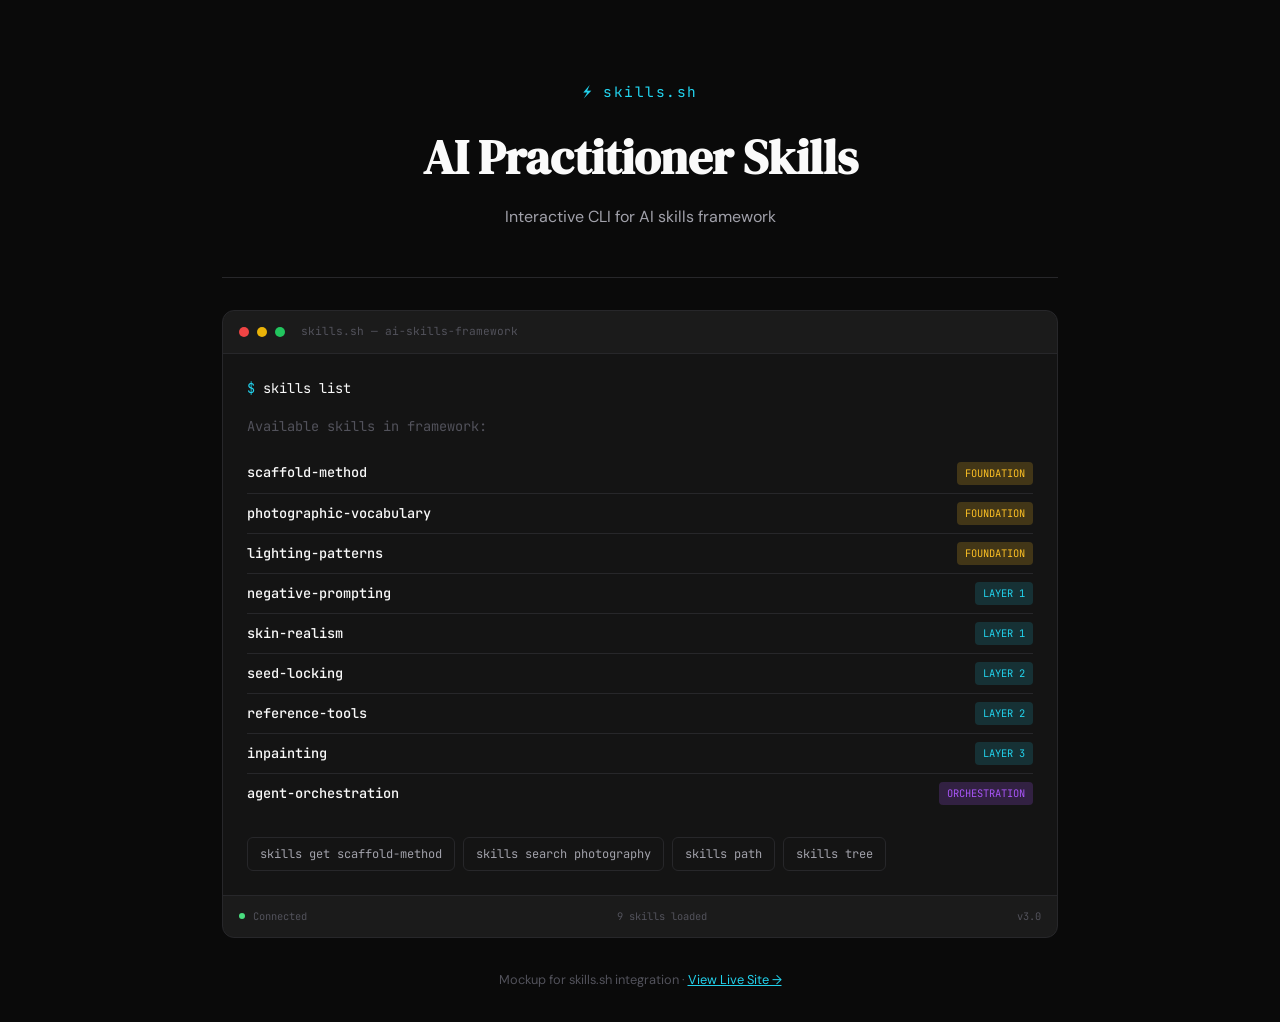
==== skills-sh-mockup.html @ 1b2a9c86 "Add skills.sh interactive CLI mockup" ====
<!DOCTYPE html>
<html lang="en">
<head>
    <meta charset="UTF-8">
    <meta name="viewport" content="width=device-width, initial-scale=1.0">
    <title>skills.sh - AI Skills Interactive</title>
    <link rel="preconnect" href="https://fonts.googleapis.com">
    <link rel="preconnect" href="https://fonts.gstatic.com" crossorigin>
    <link href="https://fonts.googleapis.com/css2?family=DM+Sans:opsz,wght@9..40,300;9..40,400;9..40,500;9..40,600;9..40,700&family=DM+Serif+Display&family=JetBrains+Mono:wght@400;500&display=swap" rel="stylesheet">
    <style>
        :root {
            --bg: #0a0a0a;
            --bg-card: #141414;
            --text: #fafafa;
            --text-secondary: #a1a1aa;
            --text-muted: #52525b;
            --accent: #22d3ee;
            --accent-dim: rgba(34, 211, 238, 0.15);
            --border: #27272a;
            --success: #4ade80;
            --font-display: 'DM Sans', sans-serif;
            --font-serif: 'DM Serif Display', serif;
            --font-mono: 'JetBrains Mono', monospace;
        }

        * { margin: 0; padding: 0; box-sizing: border-box; }
        
        html { scroll-behavior: smooth; font-size: 16px; }
        
        body {
            font-family: var(--font-display);
            background: var(--bg);
            color: var(--text);
            line-height: 1.6;
            min-height: 100vh;
        }

        .container { max-width: 900px; margin: 0 auto; padding: 2rem; }

        /* Header */
        header {
            text-align: center;
            padding: 3rem 0;
            border-bottom: 1px solid var(--border);
            margin-bottom: 2rem;
        }

        .logo {
            font-family: var(--font-mono);
            font-size: 0.9rem;
            color: var(--accent);
            letter-spacing: 0.1em;
            margin-bottom: 1rem;
        }

        h1 {
            font-family: var(--font-serif);
            font-size: clamp(2rem, 6vw, 3rem);
            margin-bottom: 0.5rem;
        }

        .tagline {
            color: var(--text-secondary);
            font-size: 1rem;
        }

        /* Terminal */
        .terminal {
            background: var(--bg-card);
            border: 1px solid var(--border);
            border-radius: 12px;
            overflow: hidden;
        }

        .terminal-header {
            display: flex;
            align-items: center;
            gap: 0.5rem;
            padding: 0.75rem 1rem;
            background: rgba(255,255,255,0.03);
            border-bottom: 1px solid var(--border);
        }

        .terminal-dot {
            width: 10px;
            height: 10px;
            border-radius: 50%;
        }

        .dot-red { background: #ef4444; }
        .dot-yellow { background: #eab308; }
        .dot-green { background: #22c55e; }

        .terminal-title {
            font-family: var(--font-mono);
            font-size: 0.7rem;
            color: var(--text-muted);
            margin-left: 0.5rem;
        }

        .terminal-body {
            padding: 1.5rem;
            font-family: var(--font-mono);
            font-size: 0.85rem;
            min-height: 400px;
        }

        /* CLI Interface */
        .cli-prompt {
            color: var(--accent);
            margin-right: 0.5rem;
        }

        .cli-input {
            background: transparent;
            border: none;
            color: var(--text);
            font-family: var(--font-mono);
            font-size: 0.85rem;
            outline: none;
            width: 100%;
            max-width: 400px;
        }

        .cli-line {
            margin-bottom: 1rem;
            display: flex;
            align-items: flex-start;
        }

        .cli-output {
            color: var(--text-secondary);
            margin-bottom: 1.5rem;
            padding-left: 0;
            list-style: none;
        }

        .cli-output li {
            padding: 0.5rem 0;
            border-bottom: 1px solid var(--border);
            display: flex;
            justify-content: space-between;
            align-items: center;
        }

        .cli-output li:last-child { border-bottom: none; }

        .skill-name {
            color: var(--text);
            font-weight: 500;
        }

        .skill-category {
            font-size: 0.7rem;
            color: var(--text-muted);
            background: var(--bg);
            padding: 0.2rem 0.5rem;
            border-radius: 4px;
        }

        .skill-badge {
            font-size: 0.65rem;
            padding: 0.2rem 0.5rem;
            border-radius: 4px;
        }

        .badge-foundation { background: rgba(251, 191, 36, 0.2); color: #fbbf24; }
        .badge-layer { background: var(--accent-dim); color: var(--accent); }
        .badge-advanced { background: rgba(168, 85, 247, 0.2); color: #a855f7; }

        /* Skill Detail Panel */
        .skill-detail {
            background: var(--bg);
            border: 1px solid var(--border);
            border-radius: 8px;
            padding: 1rem;
            margin-top: 1rem;
            display: none;
        }

        .skill-detail.active { display: block; }

        .skill-detail-header {
            display: flex;
            justify-content: space-between;
            align-items: center;
            margin-bottom: 0.75rem;
        }

        .skill-detail-title {
            font-weight: 600;
            color: var(--accent);
        }

        .skill-detail-close {
            background: none;
            border: none;
            color: var(--text-muted);
            cursor: pointer;
            font-size: 1.2rem;
        }

        .skill-detail-desc {
            font-size: 0.85rem;
            color: var(--text-secondary);
            margin-bottom: 1rem;
        }

        .skill-commands {
            background: var(--bg-card);
            border-radius: 6px;
            padding: 0.75rem;
        }

        .skill-commands code {
            font-family: var(--font-mono);
            font-size: 0.75rem;
            color: var(--success);
        }

        /* Status Bar */
        .status-bar {
            display: flex;
            justify-content: space-between;
            padding: 0.75rem 1rem;
            background: rgba(255,255,255,0.03);
            border-top: 1px solid var(--border);
            font-family: var(--font-mono);
            font-size: 0.65rem;
            color: var(--text-muted);
        }

        .status-item { display: flex; align-items: center; gap: 0.5rem; }
        .status-dot { width: 6px; height: 6px; border-radius: 50%; background: var(--success); }

        /* Quick Commands */
        .commands {
            display: flex;
            flex-wrap: wrap;
            gap: 0.5rem;
            margin-top: 1.5rem;
        }

        .command {
            background: var(--bg-card);
            border: 1px solid var(--border);
            color: var(--text-secondary);
            padding: 0.5rem 0.75rem;
            border-radius: 6px;
            font-family: var(--font-mono);
            font-size: 0.75rem;
            cursor: pointer;
            transition: all 0.2s;
        }

        .command:hover {
            border-color: var(--accent);
            color: var(--accent);
        }

        .command.active {
            background: var(--accent-dim);
            border-color: var(--accent);
            color: var(--accent);
        }

        /* Skills List Display */
        .skills-grid {
            display: grid;
            grid-template-columns: repeat(auto-fill, minmax(200px, 1fr));
            gap: 0.75rem;
            margin-top: 1rem;
        }

        .skill-card {
            background: var(--bg-card);
            border: 1px solid var(--border);
            border-radius: 8px;
            padding: 1rem;
            cursor: pointer;
            transition: all 0.2s;
        }

        .skill-card:hover {
            border-color: var(--accent);
            transform: translateY(-2px);
        }

        .skill-card-title {
            font-weight: 600;
            font-size: 0.9rem;
            margin-bottom: 0.25rem;
        }

        .skill-card-desc {
            font-size: 0.75rem;
            color: var(--text-muted);
        }

        .skill-card-badge {
            display: inline-block;
            font-size: 0.6rem;
            padding: 0.15rem 0.4rem;
            border-radius: 3px;
            margin-top: 0.5rem;
        }

        /* Info Panel */
        .info-panel {
            background: var(--accent-dim);
            border: 1px solid rgba(34, 211, 238, 0.3);
            border-radius: 8px;
            padding: 1rem;
            margin-bottom: 1.5rem;
        }

        .info-panel-title {
            font-family: var(--font-mono);
            font-size: 0.75rem;
            color: var(--accent);
            margin-bottom: 0.5rem;
            display: flex;
            align-items: center;
            gap: 0.5rem;
        }

        .info-panel-content {
            font-size: 0.85rem;
            color: var(--text-secondary);
        }
    </style>
</head>
<body>
    <div class="container">
        <header>
            <p class="logo">⚡ skills.sh</p>
            <h1>AI Practitioner Skills</h1>
            <p class="tagline">Interactive CLI for AI skills framework</p>
        </header>

        <div class="terminal">
            <div class="terminal-header">
                <span class="terminal-dot dot-red"></span>
                <span class="terminal-dot dot-yellow"></span>
                <span class="terminal-dot dot-green"></span>
                <span class="terminal-title">skills.sh — ai-skills-framework</span>
            </div>
            
            <div class="terminal-body">
                <!-- Default View -->
                <div id="view-home">
                    <div class="cli-line">
                        <span class="cli-prompt">$</span>
                        <span class="cli-input">skills list</span>
                    </div>
                    
                    <p style="color: var(--text-muted); margin-bottom: 1rem;">Available skills in framework:</p>
                    
                    <ul class="cli-output" id="skillsList">
                        <li>
                            <span class="skill-name">scaffold-method</span>
                            <span class="skill-badge badge-foundation">FOUNDATION</span>
                        </li>
                        <li>
                            <span class="skill-name">photographic-vocabulary</span>
                            <span class="skill-badge badge-foundation">FOUNDATION</span>
                        </li>
                        <li>
                            <span class="skill-name">lighting-patterns</span>
                            <span class="skill-badge badge-foundation">FOUNDATION</span>
                        </li>
                        <li>
                            <span class="skill-name">negative-prompting</span>
                            <span class="skill-badge badge-layer">LAYER 1</span>
                        </li>
                        <li>
                            <span class="skill-name">skin-realism</span>
                            <span class="skill-badge badge-layer">LAYER 1</span>
                        </li>
                        <li>
                            <span class="skill-name">seed-locking</span>
                            <span class="skill-badge badge-layer">LAYER 2</span>
                        </li>
                        <li>
                            <span class="skill-name">reference-tools</span>
                            <span class="skill-badge badge-layer">LAYER 2</span>
                        </li>
                        <li>
                            <span class="skill-name">inpainting</span>
                            <span class="skill-badge badge-layer">LAYER 3</span>
                        </li>
                        <li>
                            <span class="skill-name">agent-orchestration</span>
                            <span class="skill-badge badge-advanced">ORCHESTRATION</span>
                        </li>
                    </ul>

                    <div class="commands">
                        <button class="command" onclick="runCommand('skills get scaffold-method')">skills get scaffold-method</button>
                        <button class="command" onclick="runCommand('skills search photography')">skills search photography</button>
                        <button class="command" onclick="runCommand('skills path')">skills path</button>
                        <button class="command" onclick="runCommand('skills tree')">skills tree</button>
                    </div>
                </div>

                <!-- Skill Detail View -->
                <div id="view-detail" style="display: none;">
                    <div class="skill-detail active">
                        <div class="skill-detail-header">
                            <span class="skill-detail-title" id="detailTitle">scaffold-method</span>
                            <button class="skill-detail-close" onclick="resetView()">×</button>
                        </div>
                        <p class="skill-detail-desc" id="detailDesc">Structured prompt order for consistent AI generation results.</p>
                        <div class="skill-commands">
                            <code id="detailCode">/prompt: scaffold-method --template "subject + action + lighting + lens + style + quality"</code>
                        </div>
                    </div>
                    
                    <div class="commands" style="margin-top: 1rem;">
                        <button class="command" onclick="runCommand('skills get negative-prompting')">← prev</button>
                        <button class="command" onclick="runCommand('skills get lighting-patterns')">next →</button>
                        <button class="command active" onclick="resetView()">skills list</button>
                    </div>
                </div>

                <!-- Search Results -->
                <div id="view-search" style="display: none;">
                    <div class="cli-line">
                        <span class="cli-prompt">$</span>
                        <span class="cli-input" id="searchQuery">skills search photography</span>
                    </div>
                    
                    <div class="info-panel">
                        <div class="info-panel-title">
                            <span>🔍</span> Search Results
                        </div>
                        <div class="info-panel-content">
                            Found 4 skills matching "photography"
                        </div>
                    </div>
                    
                    <ul class="cli-output">
                        <li>
                            <span class="skill-name">photographic-vocabulary</span>
                            <span class="skill-badge badge-foundation">FOUNDATION</span>
                        </li>
                        <li>
                            <span class="skill-name">lighting-patterns</span>
                            <span class="skill-badge badge-foundation">FOUNDATION</span>
                        </li>
                        <li>
                            <span class="skill-name">lens-selection</span>
                            <span class="skill-badge badge-foundation">FOUNDATION</span>
                        </li>
                        <li>
                            <span class="skill-name">aperture-control</span>
                            <span class="skill-badge badge-foundation">FOUNDATION</span>
                        </li>
                    </ul>
                    
                    <div class="commands">
                        <button class="command" onclick="runCommand('skills get photographic-vocabulary')">skills get photographic-vocabulary</button>
                        <button class="command active" onclick="resetView()">skills list</button>
                    </div>
                </div>

                <!-- Tree View -->
                <div id="view-tree" style="display: none;">
                    <div class="cli-line">
                        <span class="cli-prompt">$</span>
                        <span class="cli-input">skills tree</span>
                    </div>
                    
                    <pre style="font-family: var(--font-mono); font-size: 0.75rem; color: var(--text-secondary); margin: 1rem 0; line-height: 1.8;">
<span style="color: var(--accent);">ai-skills-framework/</span>
├── <span style="color: #fbbf24;">foundation/</span>
│   ├── scaffold-method
│   ├── photographic-vocabulary
│   ├── information-priority
│   └── camera-movement
├── <span style="color: var(--accent);">layer-1-negation/</span>
│   ├── negative-prompting
│   ├── skin-realism
│   └── anatomical-correction
├── <span style="color: var(--accent);">layer-2-identity/</span>
│   ├── seed-locking
│   ├── reference-tools
│   └── visual-script-alignment
├── <span style="color: var(--accent);">layer-3-processing/</span>
│   ├── inpainting
│   ├── iterative-refinement
│   └── external-enhancement
└── <span style="color: #a855f7;">orchestration/</span>
    ├── agent-architecture
    ├── router-pattern
    └── sovereign-infra</pre>
                    
                    <div class="commands">
                        <button class="command active" onclick="resetView()">skills list</button>
                    </div>
                </div>
            </div>

            <div class="status-bar">
                <div class="status-item">
                    <span class="status-dot"></span>
                    <span>Connected</span>
                </div>
                <div class="status-item">
                    <span>9 skills loaded</span>
                </div>
                <div class="status-item">
                    <span>v3.0</span>
                </div>
            </div>
        </div>

        <p style="text-align: center; margin-top: 2rem; color: var(--text-muted); font-size: 0.8rem;">
            Mockup for skills.sh integration · <a href="https://marktantongco.github.io/aiskills-photog/" style="color: var(--accent);">View Live Site →</a>
        </p>
    </div>

    <script>
        const skillDetails = {
            'scaffold-method': {
                title: 'scaffold-method',
                desc: 'Structured prompt order: Subject + Action + Lighting + Lens + Style + Quality for consistent AI generation.',
                code: '/prompt: scaffold-method --template "A woman walking in rain + cinematic lighting + 85mm f/1.8 + photorealistic + 4K"'
            },
            'photographic-vocabulary': {
                title: 'photographic-vocabulary',
                desc: 'Use precise technical terms like 85mm lens, f/2.8, shallow depth of field instead of vague buzzwords.',
                code: '/prompt: add-term --value "85mm lens, f/2.8, shallow depth of field"'
            },
            'lighting-patterns': {
                title: 'lighting-patterns',
                desc: 'Apply classic studio setups: Rembrandt, Butterfly, Rim, Split, Loop lighting for professional results.',
                code: '/render: lighting --pattern "rembrandt" --key 45deg --fill 1/4power"
            },
            'negative-prompting': {
                title: 'negative-prompting',
                desc: 'Exclude unwanted elements using weighted syntax like (plastic skin:1.4), (cartoon:1.3).',
                code: '/prompt: negate --weights "plastic skin:1.4, cartoon:1.3, extra fingers:1.4"'
            },
            'skin-realism': {
                title: 'skin-realism',
                desc: 'Prompt for natural textures while negating synthetic artifacts like airbrushed, doll-like, waxy.',
                code: '/prompt: skin --include "visible pores, fine vellus hair" --exclude "airbrushed, doll-like"'
            },
            'seed-locking': {
                title: 'seed-locking',
                desc: 'Fix initial noise pattern for controlled variations while changing other parameters.',
                code: '/generate: --seed 12345 --vary "lighting, weather"'
            },
            'reference-tools': {
                title: 'reference-tools',
                desc: 'Platform-specific reference systems: --cref, --sref, ControlNet, IP-Adapter for identity preservation.',
                code: '/reference: --cref character.jpg --sref style.jpg --cw 80'
            },
            'inpainting': {
                title: 'inpainting',
                desc: 'Surgical edits to fix errors or expand canvas beyond original generation bounds.',
                code: '/edit: inpaint --mask hands --prompt "natural hand pose, relaxed fingers"'
            },
            'agent-orchestration': {
                title: 'agent-orchestration',
                desc: 'Design multi-step autonomous workflows where AI agents collaborate.',
                code: '/agent: create --workflow "planner -> researcher -> writer -> reviewer"'
            }
        };

        function runCommand(cmd) {
            const viewHome = document.getElementById('view-home');
            const viewDetail = document.getElementById('view-detail');
            const viewSearch = document.getElementById('view-tree');
            const searchView = document.getElementById('view-search');
            
            viewHome.style.display = 'none';
            viewDetail.style.display = 'none';
            viewSearch.style.display = 'none';
            searchView.style.display = 'none';

            if (cmd.includes('get ')) {
                const skill = cmd.replace('skills get ', '');
                const detail = skillDetails[skill];
                if (detail) {
                    document.getElementById('detailTitle').textContent = detail.title;
                    document.getElementById('detailDesc').textContent = detail.desc;
                    document.getElementById('detailCode').textContent = detail.code;
                    viewDetail.style.display = 'block';
                }
            } else if (cmd.includes('search ')) {
                const query = cmd.replace('skills search ', '');
                document.getElementById('searchQuery').textContent = 'skills search ' + query;
                searchView.style.display = 'block';
            } else if (cmd === 'skills tree') {
                viewSearch.style.display = 'block';
            } else {
                viewHome.style.display = 'block';
            }
        }

        function resetView() {
            document.getElementById('view-home').style.display = 'block';
            document.getElementById('view-detail').style.display = 'none';
            document.getElementById('view-search').style.display = 'none';
            document.getElementById('view-tree').style.display = 'none';
        }
    </script>
</body>
</html>
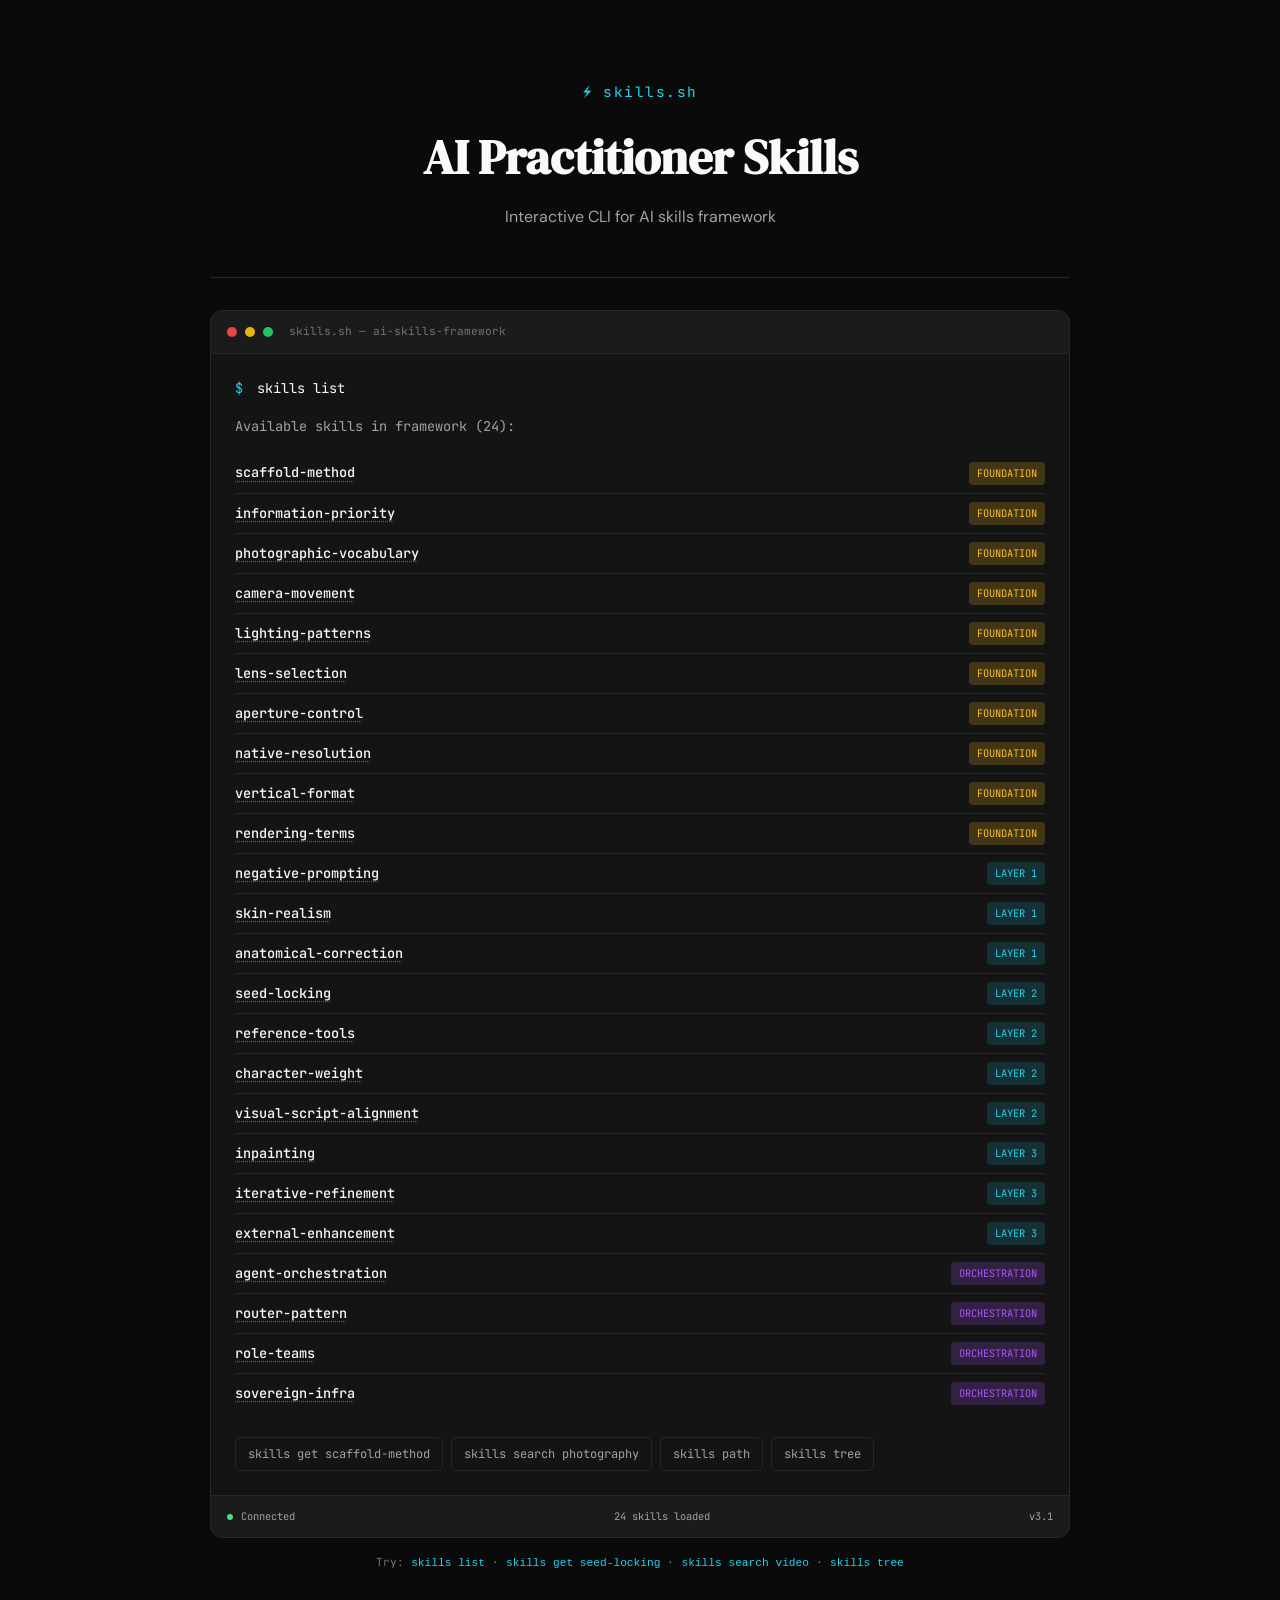
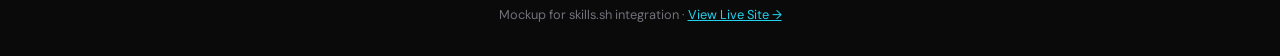
==== commit b4894f39: "v4.0: search highlighting, scaffold builder demo, skill matrix, SVG schematic, print wiki, skills.pd" ====
--- a/skills-sh-mockup.html
+++ b/skills-sh-mockup.html
@@ -4,38 +4,45 @@
     <meta charset="UTF-8">
     <meta name="viewport" content="width=device-width, initial-scale=1.0">
     <title>skills.sh - AI Skills Interactive</title>
+    <meta name="description" content="Interactive CLI mockup for browsing the AI Practitioner Skills Framework: list, search, and inspect skills.">
+    <meta name="theme-color" content="#0a0a0a">
+    <link rel="icon" href="data:image/svg+xml,%3Csvg%20xmlns='http://www.w3.org/2000/svg'%20viewBox='0%200%20100%20100'%3E%3Crect%20width='100'%20height='100'%20rx='22'%20fill='%230a0a0a'/%3E%3Cpath%20d='M50%2016%2084%2050%2050%2084%2016%2050Z'%20fill='%2322d3ee'/%3E%3C/svg%3E">
     <link rel="preconnect" href="https://fonts.googleapis.com">
     <link rel="preconnect" href="https://fonts.gstatic.com" crossorigin>
-    <link href="https://fonts.googleapis.com/css2?family=DM+Sans:opsz,wght@9..40,300;9..40,400;9..40,500;9..40,600;9..40,700&family=DM+Serif+Display&family=JetBrains+Mono:wght@400;500&display=swap" rel="stylesheet">
+    <link href="https://fonts.googleapis.com/css2?family=DM+Sans:opsz,wght@9..40,400;9..40,500;9..40,600;9..40,700&family=DM+Serif+Display&family=JetBrains+Mono:wght@400;500&display=swap" rel="stylesheet">
     <style>
         :root {
             --bg: #0a0a0a;
             --bg-card: #141414;
             --text: #fafafa;
             --text-secondary: #a1a1aa;
-            --text-muted: #52525b;
+            --text-muted: #71717a;
             --accent: #22d3ee;
             --accent-dim: rgba(34, 211, 238, 0.15);
             --border: #27272a;
             --success: #4ade80;
+            --danger: #f87171;
             --font-display: 'DM Sans', sans-serif;
             --font-serif: 'DM Serif Display', serif;
             --font-mono: 'JetBrains Mono', monospace;
         }
 
         * { margin: 0; padding: 0; box-sizing: border-box; }
-        
+
         html { scroll-behavior: smooth; font-size: 16px; }
-        
+
         body {
             font-family: var(--font-display);
             background: var(--bg);
             color: var(--text);
             line-height: 1.6;
             min-height: 100vh;
-        }
-
-        .container { max-width: 900px; margin: 0 auto; padding: 2rem; }
+            -webkit-font-smoothing: antialiased;
+        }
+
+        :focus-visible { outline: 2px solid var(--accent); outline-offset: 2px; border-radius: 4px; }
+
+        .container { max-width: 900px; margin: 0 auto; padding: 2rem 1.25rem; }
 
         /* Header */
         header {
@@ -81,12 +88,7 @@
             border-bottom: 1px solid var(--border);
         }
 
-        .terminal-dot {
-            width: 10px;
-            height: 10px;
-            border-radius: 50%;
-        }
-
+        .terminal-dot { width: 10px; height: 10px; border-radius: 50%; }
         .dot-red { background: #ef4444; }
         .dot-yellow { background: #eab308; }
         .dot-green { background: #22c55e; }
@@ -102,31 +104,13 @@
             padding: 1.5rem;
             font-family: var(--font-mono);
             font-size: 0.85rem;
-            min-height: 400px;
+            min-height: 420px;
         }
 
         /* CLI Interface */
-        .cli-prompt {
-            color: var(--accent);
-            margin-right: 0.5rem;
-        }
-
-        .cli-input {
-            background: transparent;
-            border: none;
-            color: var(--text);
-            font-family: var(--font-mono);
-            font-size: 0.85rem;
-            outline: none;
-            width: 100%;
-            max-width: 400px;
-        }
-
-        .cli-line {
-            margin-bottom: 1rem;
-            display: flex;
-            align-items: flex-start;
-        }
+        .cli-prompt { color: var(--accent); margin-right: 0.5rem; }
+        .cli-line { margin-bottom: 1rem; display: flex; align-items: flex-start; flex-wrap: wrap; gap: 0.35rem; }
+        .cli-command { color: var(--text); overflow-wrap: anywhere; }
 
         .cli-output {
             color: var(--text-secondary);
@@ -141,6 +125,8 @@
             display: flex;
             justify-content: space-between;
             align-items: center;
+            gap: 0.75rem;
+            flex-wrap: wrap;
         }
 
         .cli-output li:last-child { border-bottom: none; }
@@ -150,9 +136,23 @@
             font-weight: 500;
         }
 
+        .skill-get {
+            background: none;
+            border: none;
+            padding: 0;
+            color: var(--text);
+            font: inherit;
+            font-weight: 500;
+            cursor: pointer;
+            text-align: left;
+            text-decoration: underline dotted rgba(34, 211, 238, 0.5);
+            text-underline-offset: 3px;
+        }
+        .skill-get:hover { color: var(--accent); }
+
         .skill-category {
             font-size: 0.7rem;
-            color: var(--text-muted);
+            color: var(--text-secondary);
             background: var(--bg);
             padding: 0.2rem 0.5rem;
             border-radius: 4px;
@@ -162,6 +162,7 @@
             font-size: 0.65rem;
             padding: 0.2rem 0.5rem;
             border-radius: 4px;
+            white-space: nowrap;
         }
 
         .badge-foundation { background: rgba(251, 191, 36, 0.2); color: #fbbf24; }
@@ -174,31 +175,30 @@
             border: 1px solid var(--border);
             border-radius: 8px;
             padding: 1rem;
-            margin-top: 1rem;
-            display: none;
-        }
-
-        .skill-detail.active { display: block; }
+            margin-bottom: 1rem;
+        }
 
         .skill-detail-header {
             display: flex;
             justify-content: space-between;
             align-items: center;
+            gap: 1rem;
             margin-bottom: 0.75rem;
         }
 
-        .skill-detail-title {
-            font-weight: 600;
-            color: var(--accent);
-        }
+        .skill-detail-title { font-weight: 600; color: var(--accent); overflow-wrap: anywhere; }
 
         .skill-detail-close {
             background: none;
             border: none;
-            color: var(--text-muted);
+            color: var(--text-secondary);
             cursor: pointer;
             font-size: 1.2rem;
-        }
+            line-height: 1;
+            padding: 0.25rem 0.5rem;
+            border-radius: 4px;
+        }
+        .skill-detail-close:hover { color: var(--text); background: var(--bg-card); }
 
         .skill-detail-desc {
             font-size: 0.85rem;
@@ -208,26 +208,32 @@
 
         .skill-commands {
             background: var(--bg-card);
+            border: 1px solid var(--border);
             border-radius: 6px;
             padding: 0.75rem;
+            overflow-x: auto;
         }
 
         .skill-commands code {
             font-family: var(--font-mono);
             font-size: 0.75rem;
             color: var(--success);
+            white-space: pre-wrap;
+            overflow-wrap: anywhere;
         }
 
         /* Status Bar */
         .status-bar {
             display: flex;
             justify-content: space-between;
+            flex-wrap: wrap;
+            gap: 0.5rem;
             padding: 0.75rem 1rem;
             background: rgba(255,255,255,0.03);
             border-top: 1px solid var(--border);
             font-family: var(--font-mono);
             font-size: 0.65rem;
-            color: var(--text-muted);
+            color: var(--text-secondary);
         }
 
         .status-item { display: flex; align-items: center; gap: 0.5rem; }
@@ -250,60 +256,12 @@
             font-family: var(--font-mono);
             font-size: 0.75rem;
             cursor: pointer;
-            transition: all 0.2s;
-        }
-
-        .command:hover {
-            border-color: var(--accent);
-            color: var(--accent);
-        }
-
-        .command.active {
-            background: var(--accent-dim);
-            border-color: var(--accent);
-            color: var(--accent);
-        }
-
-        /* Skills List Display */
-        .skills-grid {
-            display: grid;
-            grid-template-columns: repeat(auto-fill, minmax(200px, 1fr));
-            gap: 0.75rem;
-            margin-top: 1rem;
-        }
-
-        .skill-card {
-            background: var(--bg-card);
-            border: 1px solid var(--border);
-            border-radius: 8px;
-            padding: 1rem;
-            cursor: pointer;
-            transition: all 0.2s;
-        }
-
-        .skill-card:hover {
-            border-color: var(--accent);
-            transform: translateY(-2px);
-        }
-
-        .skill-card-title {
-            font-weight: 600;
-            font-size: 0.9rem;
-            margin-bottom: 0.25rem;
-        }
-
-        .skill-card-desc {
-            font-size: 0.75rem;
-            color: var(--text-muted);
-        }
-
-        .skill-card-badge {
-            display: inline-block;
-            font-size: 0.6rem;
-            padding: 0.15rem 0.4rem;
-            border-radius: 3px;
-            margin-top: 0.5rem;
-        }
+            transition: border-color 0.2s, color 0.2s, background-color 0.2s;
+        }
+
+        .command:hover { border-color: var(--accent); color: var(--accent); }
+        .command:focus-visible { outline: 2px solid var(--accent); outline-offset: 2px; }
+        .command.active { background: var(--accent-dim); border-color: var(--accent); color: var(--accent); }
 
         /* Info Panel */
         .info-panel {
@@ -314,6 +272,11 @@
             margin-bottom: 1.5rem;
         }
 
+        .info-panel.error {
+            background: rgba(248, 113, 113, 0.1);
+            border-color: rgba(248, 113, 113, 0.35);
+        }
+
         .info-panel-title {
             font-family: var(--font-mono);
             font-size: 0.75rem;
@@ -324,9 +287,55 @@
             gap: 0.5rem;
         }
 
+        .info-panel.error .info-panel-title { color: var(--danger); }
+
         .info-panel-content {
             font-size: 0.85rem;
             color: var(--text-secondary);
+            overflow-wrap: anywhere;
+        }
+
+        .hint {
+            font-family: var(--font-mono);
+            font-size: 0.7rem;
+            color: var(--text-muted);
+            margin-top: 1.5rem;
+        }
+
+        .hint code { color: var(--accent); }
+
+        .tree-view {
+            font-family: var(--font-mono);
+            font-size: 0.75rem;
+            color: var(--text-secondary);
+            margin: 1rem 0;
+            line-height: 1.8;
+            overflow-x: auto;
+        }
+
+        .tree-view .dir { color: var(--accent); }
+        .tree-view .dir-gold { color: #fbbf24; }
+        .tree-view .dir-purple { color: #a855f7; }
+
+        footer.note {
+            text-align: center;
+            margin-top: 2rem;
+            color: var(--text-muted);
+            font-size: 0.8rem;
+        }
+
+        footer.note a { color: var(--accent); }
+
+        @media (max-width: 640px) {
+            .terminal-body { padding: 1rem; font-size: 0.78rem; min-height: 320px; }
+            header { padding: 2rem 0; }
+        }
+
+        @media (prefers-reduced-motion: reduce) {
+            *, *::before, *::after {
+                animation-duration: 0.01ms !important;
+                transition-duration: 0.01ms !important;
+            }
         }
     </style>
 </head>
@@ -345,267 +354,254 @@
                 <span class="terminal-dot dot-green"></span>
                 <span class="terminal-title">skills.sh — ai-skills-framework</span>
             </div>
-            
+
             <div class="terminal-body">
-                <!-- Default View -->
-                <div id="view-home">
-                    <div class="cli-line">
-                        <span class="cli-prompt">$</span>
-                        <span class="cli-input">skills list</span>
-                    </div>
-                    
-                    <p style="color: var(--text-muted); margin-bottom: 1rem;">Available skills in framework:</p>
-                    
-                    <ul class="cli-output" id="skillsList">
-                        <li>
-                            <span class="skill-name">scaffold-method</span>
-                            <span class="skill-badge badge-foundation">FOUNDATION</span>
-                        </li>
-                        <li>
-                            <span class="skill-name">photographic-vocabulary</span>
-                            <span class="skill-badge badge-foundation">FOUNDATION</span>
-                        </li>
-                        <li>
-                            <span class="skill-name">lighting-patterns</span>
-                            <span class="skill-badge badge-foundation">FOUNDATION</span>
-                        </li>
-                        <li>
-                            <span class="skill-name">negative-prompting</span>
-                            <span class="skill-badge badge-layer">LAYER 1</span>
-                        </li>
-                        <li>
-                            <span class="skill-name">skin-realism</span>
-                            <span class="skill-badge badge-layer">LAYER 1</span>
-                        </li>
-                        <li>
-                            <span class="skill-name">seed-locking</span>
-                            <span class="skill-badge badge-layer">LAYER 2</span>
-                        </li>
-                        <li>
-                            <span class="skill-name">reference-tools</span>
-                            <span class="skill-badge badge-layer">LAYER 2</span>
-                        </li>
-                        <li>
-                            <span class="skill-name">inpainting</span>
-                            <span class="skill-badge badge-layer">LAYER 3</span>
-                        </li>
-                        <li>
-                            <span class="skill-name">agent-orchestration</span>
-                            <span class="skill-badge badge-advanced">ORCHESTRATION</span>
-                        </li>
-                    </ul>
-
-                    <div class="commands">
-                        <button class="command" onclick="runCommand('skills get scaffold-method')">skills get scaffold-method</button>
-                        <button class="command" onclick="runCommand('skills search photography')">skills search photography</button>
-                        <button class="command" onclick="runCommand('skills path')">skills path</button>
-                        <button class="command" onclick="runCommand('skills tree')">skills tree</button>
-                    </div>
-                </div>
-
-                <!-- Skill Detail View -->
-                <div id="view-detail" style="display: none;">
-                    <div class="skill-detail active">
-                        <div class="skill-detail-header">
-                            <span class="skill-detail-title" id="detailTitle">scaffold-method</span>
-                            <button class="skill-detail-close" onclick="resetView()">×</button>
-                        </div>
-                        <p class="skill-detail-desc" id="detailDesc">Structured prompt order for consistent AI generation results.</p>
-                        <div class="skill-commands">
-                            <code id="detailCode">/prompt: scaffold-method --template "subject + action + lighting + lens + style + quality"</code>
-                        </div>
-                    </div>
-                    
-                    <div class="commands" style="margin-top: 1rem;">
-                        <button class="command" onclick="runCommand('skills get negative-prompting')">← prev</button>
-                        <button class="command" onclick="runCommand('skills get lighting-patterns')">next →</button>
-                        <button class="command active" onclick="resetView()">skills list</button>
-                    </div>
-                </div>
-
-                <!-- Search Results -->
-                <div id="view-search" style="display: none;">
-                    <div class="cli-line">
-                        <span class="cli-prompt">$</span>
-                        <span class="cli-input" id="searchQuery">skills search photography</span>
-                    </div>
-                    
-                    <div class="info-panel">
-                        <div class="info-panel-title">
-                            <span>🔍</span> Search Results
-                        </div>
-                        <div class="info-panel-content">
-                            Found 4 skills matching "photography"
-                        </div>
-                    </div>
-                    
-                    <ul class="cli-output">
-                        <li>
-                            <span class="skill-name">photographic-vocabulary</span>
-                            <span class="skill-badge badge-foundation">FOUNDATION</span>
-                        </li>
-                        <li>
-                            <span class="skill-name">lighting-patterns</span>
-                            <span class="skill-badge badge-foundation">FOUNDATION</span>
-                        </li>
-                        <li>
-                            <span class="skill-name">lens-selection</span>
-                            <span class="skill-badge badge-foundation">FOUNDATION</span>
-                        </li>
-                        <li>
-                            <span class="skill-name">aperture-control</span>
-                            <span class="skill-badge badge-foundation">FOUNDATION</span>
-                        </li>
-                    </ul>
-                    
-                    <div class="commands">
-                        <button class="command" onclick="runCommand('skills get photographic-vocabulary')">skills get photographic-vocabulary</button>
-                        <button class="command active" onclick="resetView()">skills list</button>
-                    </div>
-                </div>
-
-                <!-- Tree View -->
-                <div id="view-tree" style="display: none;">
-                    <div class="cli-line">
-                        <span class="cli-prompt">$</span>
-                        <span class="cli-input">skills tree</span>
-                    </div>
-                    
-                    <pre style="font-family: var(--font-mono); font-size: 0.75rem; color: var(--text-secondary); margin: 1rem 0; line-height: 1.8;">
-<span style="color: var(--accent);">ai-skills-framework/</span>
-├── <span style="color: #fbbf24;">foundation/</span>
-│   ├── scaffold-method
-│   ├── photographic-vocabulary
-│   ├── information-priority
-│   └── camera-movement
-├── <span style="color: var(--accent);">layer-1-negation/</span>
-│   ├── negative-prompting
-│   ├── skin-realism
-│   └── anatomical-correction
-├── <span style="color: var(--accent);">layer-2-identity/</span>
-│   ├── seed-locking
-│   ├── reference-tools
-│   └── visual-script-alignment
-├── <span style="color: var(--accent);">layer-3-processing/</span>
-│   ├── inpainting
-│   ├── iterative-refinement
-│   └── external-enhancement
-└── <span style="color: #a855f7;">orchestration/</span>
-    ├── agent-architecture
-    ├── router-pattern
-    └── sovereign-infra</pre>
-                    
-                    <div class="commands">
-                        <button class="command active" onclick="resetView()">skills list</button>
-                    </div>
-                </div>
+                <!-- All views are rendered by script.js below -->
+                <div id="view-home" class="view"></div>
+                <div id="view-detail" class="view" hidden></div>
+                <div id="view-search" class="view" hidden></div>
+                <div id="view-tree" class="view" hidden></div>
+                <div id="view-path" class="view" hidden></div>
+                <div id="view-error" class="view" hidden></div>
             </div>
 
             <div class="status-bar">
                 <div class="status-item">
-                    <span class="status-dot"></span>
+                    <span class="status-dot" aria-hidden="true"></span>
                     <span>Connected</span>
                 </div>
                 <div class="status-item">
-                    <span>9 skills loaded</span>
+                    <span id="statusCount">0 skills loaded</span>
                 </div>
                 <div class="status-item">
-                    <span>v3.0</span>
+                    <span>v3.1</span>
                 </div>
             </div>
         </div>
 
-        <p style="text-align: center; margin-top: 2rem; color: var(--text-muted); font-size: 0.8rem;">
-            Mockup for skills.sh integration · <a href="https://marktantongco.github.io/aiskills-photog/" style="color: var(--accent);">View Live Site →</a>
+        <p class="hint" style="text-align:center; margin-top: 1rem;">
+            Try: <code>skills list</code> · <code>skills get seed-locking</code> · <code>skills search video</code> · <code>skills tree</code>
         </p>
+
+        <footer class="note">
+            Mockup for skills.sh integration · <a href="https://marktantongco.github.io/aiskills-photog/">View Live Site →</a>
+        </footer>
     </div>
 
     <script>
-        const skillDetails = {
-            'scaffold-method': {
-                title: 'scaffold-method',
-                desc: 'Structured prompt order: Subject + Action + Lighting + Lens + Style + Quality for consistent AI generation.',
-                code: '/prompt: scaffold-method --template "A woman walking in rain + cinematic lighting + 85mm f/1.8 + photorealistic + 4K"'
-            },
-            'photographic-vocabulary': {
-                title: 'photographic-vocabulary',
-                desc: 'Use precise technical terms like 85mm lens, f/2.8, shallow depth of field instead of vague buzzwords.',
-                code: '/prompt: add-term --value "85mm lens, f/2.8, shallow depth of field"'
-            },
-            'lighting-patterns': {
-                title: 'lighting-patterns',
-                desc: 'Apply classic studio setups: Rembrandt, Butterfly, Rim, Split, Loop lighting for professional results.',
-                code: '/render: lighting --pattern "rembrandt" --key 45deg --fill 1/4power"
-            },
-            'negative-prompting': {
-                title: 'negative-prompting',
-                desc: 'Exclude unwanted elements using weighted syntax like (plastic skin:1.4), (cartoon:1.3).',
-                code: '/prompt: negate --weights "plastic skin:1.4, cartoon:1.3, extra fingers:1.4"'
-            },
-            'skin-realism': {
-                title: 'skin-realism',
-                desc: 'Prompt for natural textures while negating synthetic artifacts like airbrushed, doll-like, waxy.',
-                code: '/prompt: skin --include "visible pores, fine vellus hair" --exclude "airbrushed, doll-like"'
-            },
-            'seed-locking': {
-                title: 'seed-locking',
-                desc: 'Fix initial noise pattern for controlled variations while changing other parameters.',
-                code: '/generate: --seed 12345 --vary "lighting, weather"'
-            },
-            'reference-tools': {
-                title: 'reference-tools',
-                desc: 'Platform-specific reference systems: --cref, --sref, ControlNet, IP-Adapter for identity preservation.',
-                code: '/reference: --cref character.jpg --sref style.jpg --cw 80'
-            },
-            'inpainting': {
-                title: 'inpainting',
-                desc: 'Surgical edits to fix errors or expand canvas beyond original generation bounds.',
-                code: '/edit: inpaint --mask hands --prompt "natural hand pose, relaxed fingers"'
-            },
-            'agent-orchestration': {
-                title: 'agent-orchestration',
-                desc: 'Design multi-step autonomous workflows where AI agents collaborate.',
-                code: '/agent: create --workflow "planner -> researcher -> writer -> reviewer"'
+    (function () {
+        'use strict';
+
+        /* ---------- Data model (mirrors skills.md) ---------- */
+        const CATEGORIES = [
+            { id: 'foundation',    label: 'FOUNDATION',    badge: 'badge-foundation', dir: 'foundation/' },
+            { id: 'layer1',        label: 'LAYER 1',       badge: 'badge-layer',      dir: 'layer-1-negation/' },
+            { id: 'layer2',        label: 'LAYER 2',       badge: 'badge-layer',      dir: 'layer-2-identity/' },
+            { id: 'layer3',        label: 'LAYER 3',       badge: 'badge-layer',      dir: 'layer-3-processing/' },
+            { id: 'orchestration', label: 'ORCHESTRATION', badge: 'badge-advanced',   dir: 'orchestration/' }
+        ];
+
+        const SKILLS = [
+            // Foundation — Technical Prompt Engineering + Photographic Literacy
+            { id: 'scaffold-method', cat: 'foundation', desc: 'Structured prompt order: Subject + Action + Lighting + Lens + Style + Quality.', code: '/prompt: scaffold --template "subject + action + lighting + lens + style + quality"' },
+            { id: 'information-priority', cat: 'foundation', desc: 'Front-load critical elements — AI weights early tokens more heavily.', code: '/prompt: front-load "oil painting of a castle" (style first, not last)' },
+            { id: 'photographic-vocabulary', cat: 'foundation', desc: 'Precise technical terms (85mm, f/2.8, shallow DOF) over vague buzzwords.', code: '/prompt: add-term --value "85mm lens, f/2.8, shallow depth of field"' },
+            { id: 'camera-movement', cat: 'foundation', desc: 'Specify cinematography in text: dolly zoom, tracking, push-ins.', code: '/prompt: camera --move "dolly zoom from wide to close-up"' },
+            { id: 'lighting-patterns', cat: 'foundation', desc: 'Classic studio setups: Rembrandt, Butterfly, Rim, Split, Loop.', code: '/render: lighting --pattern "rembrandt" --key 45deg --fill 1/4' },
+            { id: 'lens-selection', cat: 'foundation', desc: 'Focal length controls perspective, compression, and mood.', code: '/prompt: lens --focal 85mm --look "flattering portrait compression"' },
+            { id: 'aperture-control', cat: 'foundation', desc: 'f-stop drives depth of field: shallow f/1.4–f/5.6, deep f/8–f/32.', code: '/prompt: aperture --f 2.8 --dof shallow' },
+            { id: 'native-resolution', cat: 'foundation', desc: 'Generate at 4K native for pores and fabric weave; avoid upscaling.', code: '/generate: --res 4k --native' },
+            { id: 'vertical-format', cat: 'foundation', desc: 'Compose 9:16 with negative space for short-form text overlays.', code: '/generate: --ar 9:16 --compose "center subject, headroom for text"' },
+            { id: 'rendering-terms', cat: 'foundation', desc: 'Physics cues: subsurface scattering, ambient occlusion, global illumination.', code: '/prompt: add-term "subsurface scattering, ambient occlusion"' },
+            // Layer 1 — Strategic Negation
+            { id: 'negative-prompting', cat: 'layer1', desc: 'Weighted exclusion of unwanted elements before they appear.', code: '/prompt: negate --weights "plastic skin:1.4, cartoon:1.3, extra fingers:1.4"' },
+            { id: 'skin-realism', cat: 'layer1', desc: 'Prompt natural textures while negating synthetic artifacts.', code: '/prompt: skin --include "visible pores, fine vellus hair" --exclude "airbrushed, waxy"' },
+            { id: 'anatomical-correction', cat: 'layer1', desc: 'Pre-empt common AI errors: fused fingers, double iris, extra limbs.', code: '/prompt: negate "(fused fingers:1.4), (double iris:1.4)"' },
+            // Layer 2 — Identity & Consistency
+            { id: 'seed-locking', cat: 'layer2', desc: 'Fix the initial noise pattern for controlled variations.', code: '/generate: --seed 12345 --vary "lighting, weather"' },
+            { id: 'reference-tools', cat: 'layer2', desc: '--cref/--sref, ControlNet, IP-Adapter for identity preservation.', code: '/reference: --cref character.jpg --sref style.jpg --cw 80' },
+            { id: 'character-weight', cat: 'layer2', desc: 'Tune reference scope: --cw 0 (face only) to 100 (full appearance).', code: '/reference: --cw 0   # face only' },
+            { id: 'visual-script-alignment', cat: 'layer2', desc: 'Score frames against the storyboard; flag >15% deviation.', code: '/validate: --vs-storyboard --threshold 15%' },
+            // Layer 3 — Post-Processing & Hybrid
+            { id: 'inpainting', cat: 'layer3', desc: 'Surgical edits or canvas expansion beyond original bounds.', code: '/edit: inpaint --mask hands --prompt "natural hand pose, relaxed fingers"' },
+            { id: 'iterative-refinement', cat: 'layer3', desc: 'Small incremental changes that preserve composition.', code: '/edit: vary --seed 12345 --param "weather: rainy -> snowy"' },
+            { id: 'external-enhancement', cat: 'layer3', desc: 'Topaz, Lightroom, Runway for the final polish pass.', code: '/pipeline: topaz-upscale -> lightroom-grade "cinematic-portrait"' },
+            // Orchestration — Agent Design
+            { id: 'agent-orchestration', cat: 'orchestration', desc: 'Multi-step autonomous workflows where AI agents collaborate.', code: '/agent: create --workflow "planner -> researcher -> writer -> reviewer"' },
+            { id: 'router-pattern', cat: 'orchestration', desc: 'Semantic routing of intents to specialized agents.', code: '/agent: route --by intent --agents {prompt, photo, video}' },
+            { id: 'role-teams', cat: 'orchestration', desc: 'Role-based agent teams: Planner, Researcher, Writer, Reviewer.', code: '/agent: team --roles "planner, researcher, writer, reviewer"' },
+            { id: 'sovereign-infra', cat: 'orchestration', desc: 'Private deployment with full data control (self-hosted vLLM).', code: '/deploy: vllm --on-prem --data "in-VPC only"' }
+        ];
+
+        const byId = Object.fromEntries(SKILLS.map(s => [s.id, s]));
+        const catOf = (id) => CATEGORIES.find(c => c.id === id) || CATEGORIES[0];
+
+        /* ---------- Helpers ---------- */
+        const $ = (sel) => document.querySelector(sel);
+        const VIEWS = ['view-home', 'view-detail', 'view-search', 'view-tree', 'view-path', 'view-error'];
+        let lastQuery = '';
+
+        function showView(id) {
+            VIEWS.forEach(v => { $('#' + v).hidden = (v !== id); });
+        }
+
+        function esc(str) {
+            return String(str)
+                .replaceAll('&', '&amp;').replaceAll('<', '&lt;')
+                .replaceAll('>', '&gt;').replaceAll('"', '&quot;');
+        }
+
+        function rowHtml(skill) {
+            const cat = catOf(skill.cat);
+            return '<li>' +
+                '<button type="button" class="skill-get" data-cmd="skills get ' + esc(skill.id) + '">' + esc(skill.id) + '</button>' +
+                '<span class="skill-badge ' + cat.badge + '">' + cat.label + '</span>' +
+                '</li>';
+        }
+
+        /* ---------- Views ---------- */
+        function renderHome() {
+            const rows = SKILLS.map(rowHtml).join('');
+            $('#view-home').innerHTML =
+                '<div class="cli-line"><span class="cli-prompt">$</span><span class="cli-command">skills list</span></div>' +
+                '<p style="color: var(--text-secondary); margin-bottom: 1rem;">Available skills in framework (' + SKILLS.length + '):</p>' +
+                '<ul class="cli-output">' + rows + '</ul>' +
+                '<div class="commands">' +
+                    '<button type="button" class="command" data-cmd="skills get scaffold-method">skills get scaffold-method</button>' +
+                    '<button type="button" class="command" data-cmd="skills search photography">skills search photography</button>' +
+                    '<button type="button" class="command" data-cmd="skills path">skills path</button>' +
+                    '<button type="button" class="command" data-cmd="skills tree">skills tree</button>' +
+                '</div>';
+            showView('view-home');
+        }
+
+        function renderDetail(id) {
+            const idx = SKILLS.findIndex(s => s.id === id);
+            const skill = SKILLS[idx];
+            if (!skill) { renderError('skills get ' + id, 'skill not found: ' + id); return; }
+            const cat = catOf(skill.cat);
+            const prev = SKILLS[(idx - 1 + SKILLS.length) % SKILLS.length];
+            const next = SKILLS[(idx + 1) % SKILLS.length];
+            $('#view-detail').innerHTML =
+                '<div class="cli-line"><span class="cli-prompt">$</span><span class="cli-command">skills get ' + esc(id) + '</span></div>' +
+                '<div class="skill-detail">' +
+                    '<div class="skill-detail-header">' +
+                        '<span class="skill-detail-title">' + esc(skill.id) + ' <span class="skill-badge ' + cat.badge + '">' + cat.label + '</span></span>' +
+                        '<button type="button" class="skill-detail-close" data-cmd="skills list" aria-label="Close and return to list">×</button>' +
+                    '</div>' +
+                    '<p class="skill-detail-desc">' + esc(skill.desc) + '</p>' +
+                    '<div class="skill-commands"><code>' + esc(skill.code) + '</code></div>' +
+                '</div>' +
+                '<div class="commands">' +
+                    '<button type="button" class="command" data-cmd="skills get ' + esc(prev.id) + '">← prev: ' + esc(prev.id) + '</button>' +
+                    '<button type="button" class="command" data-cmd="skills get ' + esc(next.id) + '">next: ' + esc(next.id) + ' →</button>' +
+                    '<button type="button" class="command active" data-cmd="skills list">skills list</button>' +
+                '</div>';
+            showView('view-detail');
+        }
+
+        function renderSearch(query) {
+            lastQuery = query;
+            const q = query.trim().toLowerCase();
+            const matches = q
+                ? SKILLS.filter(s => (s.id + ' ' + s.desc + ' ' + s.code + ' ' + catOf(s.cat).label).toLowerCase().includes(q))
+                : SKILLS;
+            $('#view-search').innerHTML =
+                '<div class="cli-line"><span class="cli-prompt">$</span><span class="cli-command">skills search ' + esc(query) + '</span></div>' +
+                '<div class="info-panel' + (matches.length ? '' : ' error') + '">' +
+                    '<div class="info-panel-title"><span>' + (matches.length ? '🔍' : '⚠️') + '</span> Search Results</div>' +
+                    '<div class="info-panel-content">' +
+                        (matches.length
+                            ? 'Found ' + matches.length + ' skill' + (matches.length === 1 ? '' : 's') + ' matching "' + esc(query) + '"'
+                            : 'No skills matched "' + esc(query) + '" — try: lighting, skin, video, agent, seed') +
+                    '</div>' +
+                '</div>' +
+                (matches.length
+                    ? '<ul class="cli-output">' + matches.map(rowHtml).join('') + '</ul>'
+                    : '') +
+                '<div class="commands">' +
+                    '<button type="button" class="command" data-cmd="skills get ' + esc(matches[0]?.id || 'scaffold-method') + '">skills get ' + esc(matches[0]?.id || 'scaffold-method') + '</button>' +
+                    '<button type="button" class="command active" data-cmd="skills list">skills list</button>' +
+                '</div>';
+            showView('view-search');
+        }
+
+        function renderPath() {
+            const layers = CATEGORIES.map(c => {
+                return '<li><span class="skill-name">' + c.dir + '</span><span class="skill-category">' + c.label + '</span></li>';
+            }).join('');
+            $('#view-path').innerHTML =
+                '<div class="cli-line"><span class="cli-prompt">$</span><span class="cli-command">skills path</span></div>' +
+                '<p style="color: var(--text-secondary); margin-bottom: 1rem;">Progression path — skills compound layer by layer:</p>' +
+                '<ul class="cli-output">' + layers + '</ul>' +
+                '<div class="commands">' +
+                    '<button type="button" class="command" data-cmd="skills get scaffold-method">start: scaffold-method</button>' +
+                    '<button type="button" class="command active" data-cmd="skills list">skills list</button>' +
+                '</div>';
+            showView('view-path');
+        }
+
+        function renderTree() {
+            const tree = CATEGORIES.map((c, i) => {
+                const branch = i === CATEGORIES.length - 1 ? '└── ' : '├── ';
+                const items = SKILLS.filter(s => s.cat === c.id)
+                    .map((s, j, arr) => {
+                        const line = (i === CATEGORIES.length - 1 ? '    ' : '│   ') + (j === arr.length - 1 ? '└── ' : '├── ');
+                        return line + s.id;
+                    }).join('\n');
+                const cls = c.id === 'foundation' ? 'dir-gold' : (c.id === 'orchestration' ? 'dir-purple' : 'dir');
+                return branch + '<span class="' + cls + '">' + c.dir + '</span>\n' + items;
+            }).join('\n');
+
+            $('#view-tree').innerHTML =
+                '<div class="cli-line"><span class="cli-prompt">$</span><span class="cli-command">skills tree</span></div>' +
+                '<pre class="tree-view"><span class="dir-gold">ai-skills-framework/</span>\n' + tree + '</pre>' +
+                '<div class="commands">' +
+                    '<button type="button" class="command active" data-cmd="skills list">skills list</button>' +
+                '</div>';
+            showView('view-tree');
+        }
+
+        function renderError(cmd, message) {
+            $('#view-error').innerHTML =
+                '<div class="cli-line"><span class="cli-prompt">$</span><span class="cli-command">' + esc(cmd) + '</span></div>' +
+                '<div class="info-panel error">' +
+                    '<div class="info-panel-title"><span>✖</span> Error</div>' +
+                    '<div class="info-panel-content">' + esc(message) + '</div>' +
+                '</div>' +
+                '<div class="commands">' +
+                    '<button type="button" class="command active" data-cmd="skills list">skills list</button>' +
+                    '<button type="button" class="command" data-cmd="skills tree">skills tree</button>' +
+                '</div>';
+            showView('view-error');
+        }
+
+        /* ---------- Command interpreter ---------- */
+        function runCommand(cmd) {
+            const parts = cmd.trim().split(/\s+/);
+            if (cmd === 'skills list' || cmd === 'help') { renderHome(); }
+            else if (parts[0] === 'skills' && parts[1] === 'get') {
+                if (parts[2]) renderDetail(parts[2]);
+                else renderError(cmd, 'usage: skills get <name>');
             }
-        };
-
-        function runCommand(cmd) {
-            const viewHome = document.getElementById('view-home');
-            const viewDetail = document.getElementById('view-detail');
-            const viewSearch = document.getElementById('view-tree');
-            const searchView = document.getElementById('view-search');
-            
-            viewHome.style.display = 'none';
-            viewDetail.style.display = 'none';
-            viewSearch.style.display = 'none';
-            searchView.style.display = 'none';
-
-            if (cmd.includes('get ')) {
-                const skill = cmd.replace('skills get ', '');
-                const detail = skillDetails[skill];
-                if (detail) {
-                    document.getElementById('detailTitle').textContent = detail.title;
-                    document.getElementById('detailDesc').textContent = detail.desc;
-                    document.getElementById('detailCode').textContent = detail.code;
-                    viewDetail.style.display = 'block';
-                }
-            } else if (cmd.includes('search ')) {
-                const query = cmd.replace('skills search ', '');
-                document.getElementById('searchQuery').textContent = 'skills search ' + query;
-                searchView.style.display = 'block';
-            } else if (cmd === 'skills tree') {
-                viewSearch.style.display = 'block';
-            } else {
-                viewHome.style.display = 'block';
+            else if (parts[0] === 'skills' && parts[1] === 'search') {
+                renderSearch(parts.slice(2).join(' ') || '');
             }
-        }
-
-        function resetView() {
-            document.getElementById('view-home').style.display = 'block';
-            document.getElementById('view-detail').style.display = 'none';
-            document.getElementById('view-search').style.display = 'none';
-            document.getElementById('view-tree').style.display = 'none';
-        }
+            else if (cmd === 'skills tree') { renderTree(); }
+            else if (cmd === 'skills path') { renderPath(); }
+            else { renderError(cmd, 'command not found: ' + cmd + ' — try skills list | skills get <name> | skills search <query> | skills tree'); }
+        }
+
+        /* Single delegated listener — no inline onclick handlers (CSP-safe) */
+        document.addEventListener('click', (e) => {
+            const btn = e.target.closest('[data-cmd]');
+            if (btn) runCommand(btn.dataset.cmd);
+        });
+
+        /* ---------- Boot ---------- */
+        $('#statusCount').textContent = SKILLS.length + ' skills loaded';
+        renderHome();
+    })();
     </script>
 </body>
 </html>
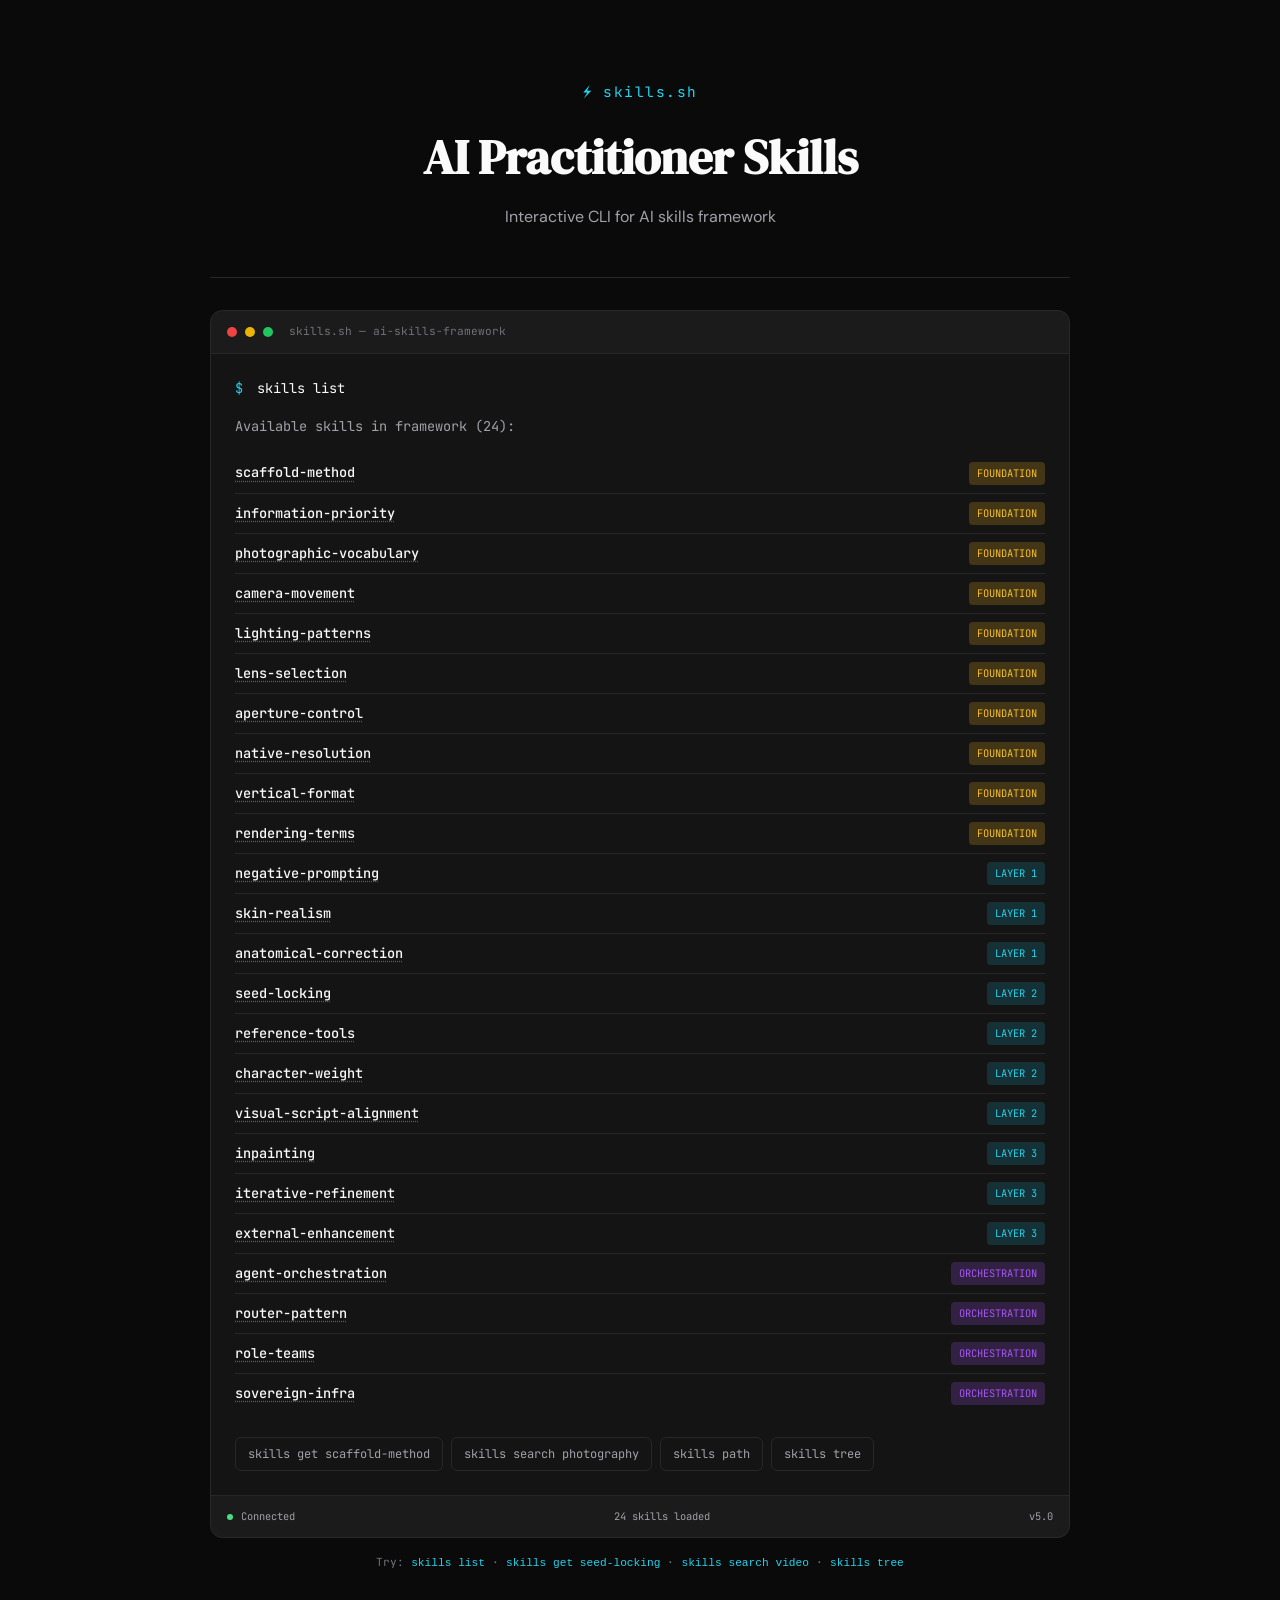
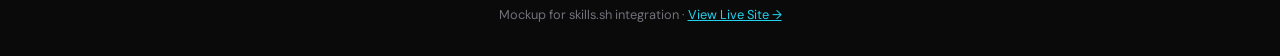
==== commit 12aa066c: "v5.0: Merge skills.md into SKILL.md, SEO/GEO optimization, fix all version drift - Merged skills.md " ====
--- a/skills-sh-mockup.html
+++ b/skills-sh-mockup.html
@@ -374,7 +374,7 @@
                     <span id="statusCount">0 skills loaded</span>
                 </div>
                 <div class="status-item">
-                    <span>v3.1</span>
+                    <span>v5.0</span>
                 </div>
             </div>
         </div>
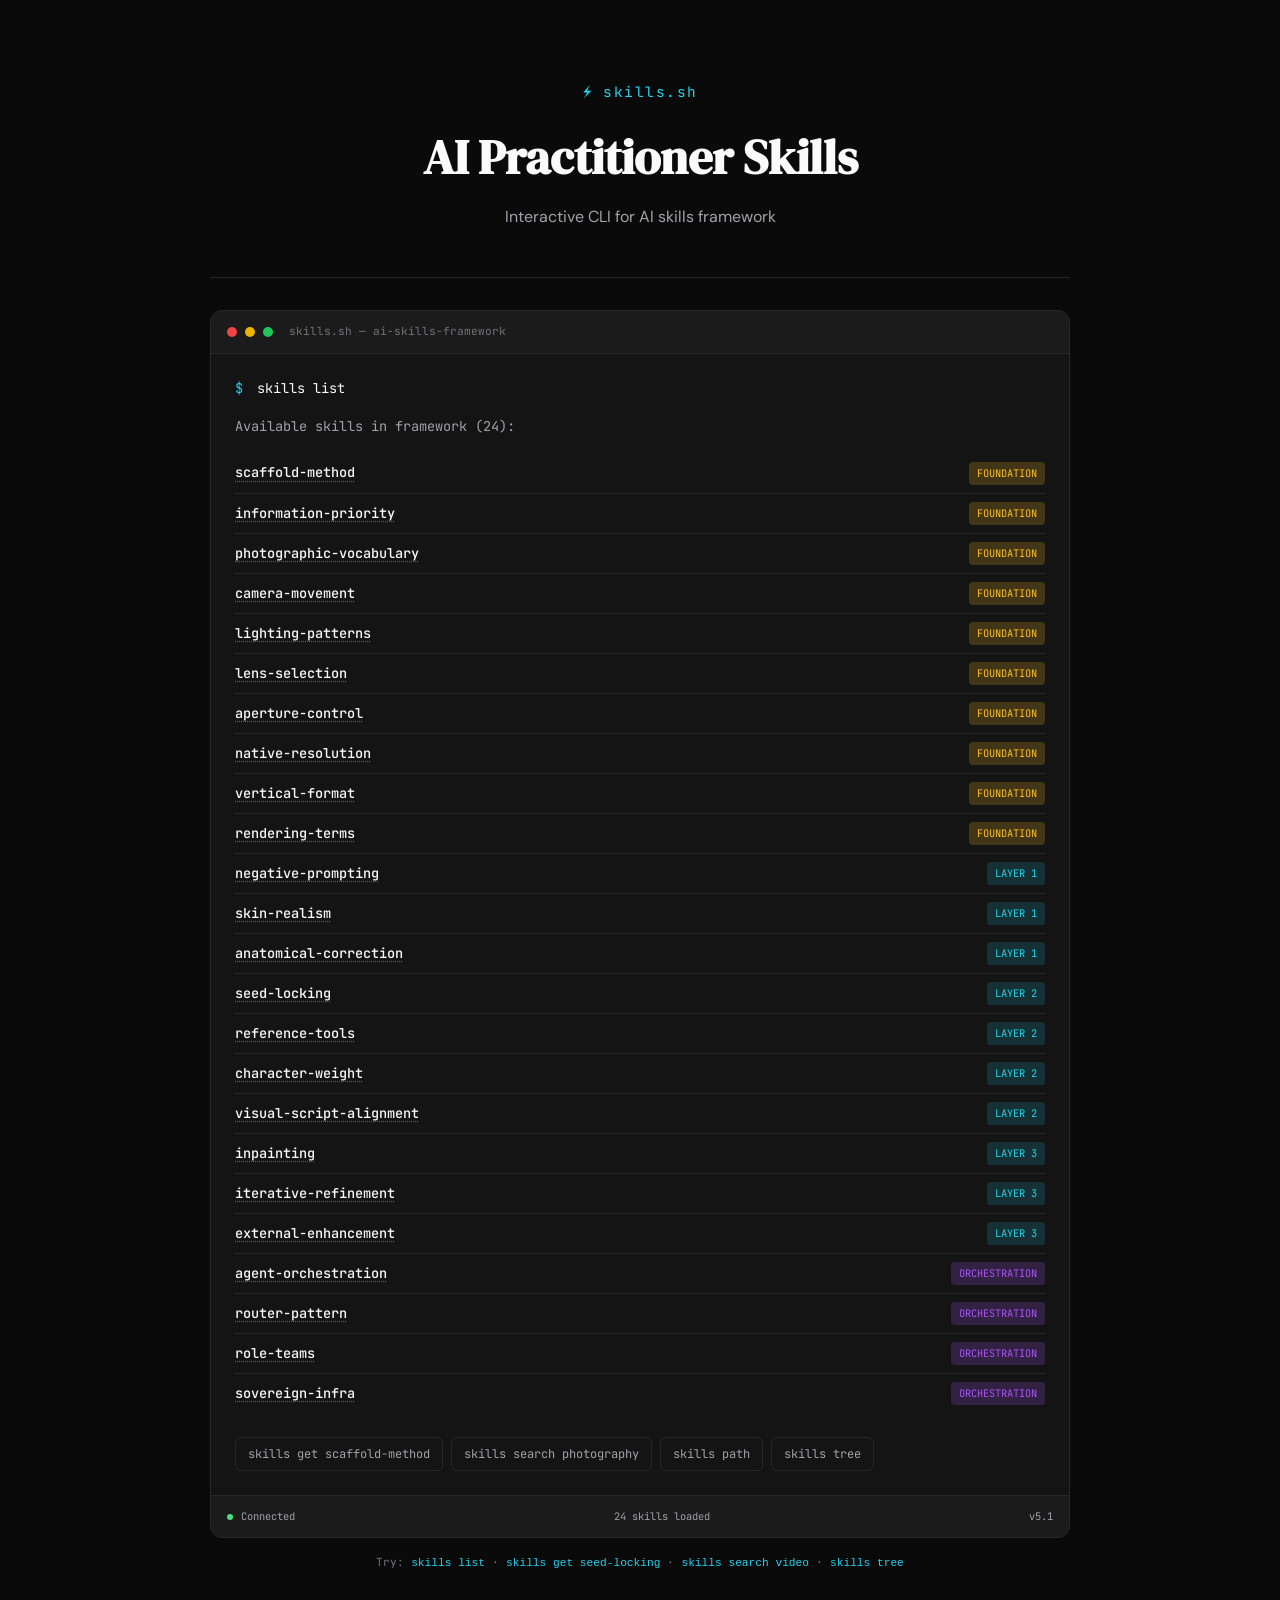
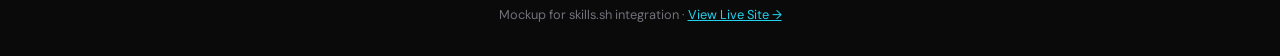
==== commit 3e73fcbf: "docs: v5.1 release notes + release-chain audit Adds a Release history table to README (v5.0 was neve" ====
--- a/skills-sh-mockup.html
+++ b/skills-sh-mockup.html
@@ -374,7 +374,7 @@
                     <span id="statusCount">0 skills loaded</span>
                 </div>
                 <div class="status-item">
-                    <span>v5.0</span>
+                    <span>v5.1</span>
                 </div>
             </div>
         </div>
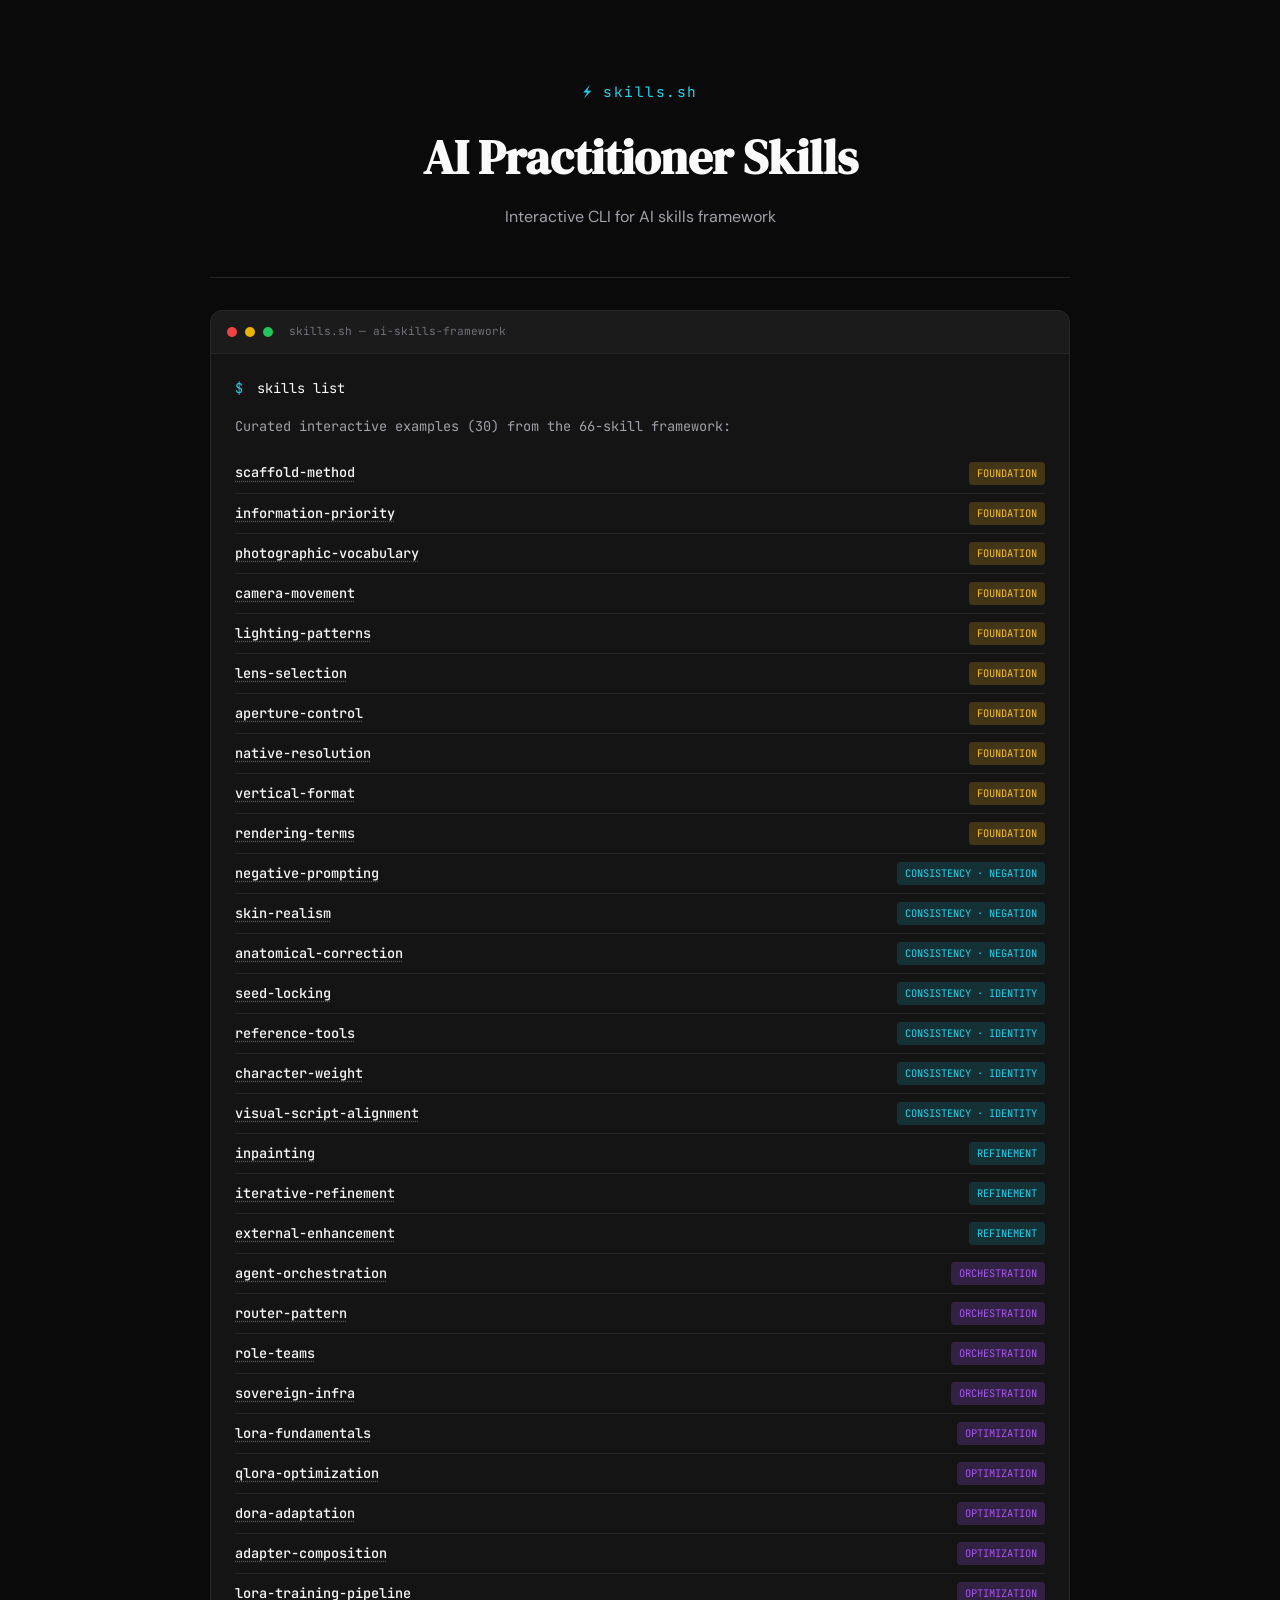
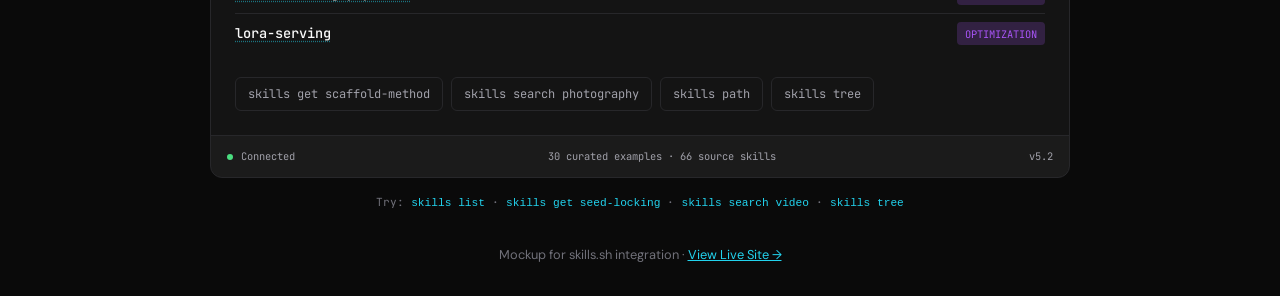
==== commit 6c286515: "feat: ship v5.2 framework audit and hardening Co-authored-by: arena-agent <297053741+arena-agent@use" ====
--- a/skills-sh-mockup.html
+++ b/skills-sh-mockup.html
@@ -119,6 +119,11 @@
             list-style: none;
         }
 
+        .view-intro {
+            color: var(--text-secondary);
+            margin-bottom: 1rem;
+        }
+
         .cli-output li {
             padding: 0.5rem 0;
             border-bottom: 1px solid var(--border);
@@ -303,6 +308,7 @@
         }
 
         .hint code { color: var(--accent); }
+        .hint-centered { text-align: center; margin-top: 1rem; }
 
         .tree-view {
             font-family: var(--font-mono);
@@ -374,12 +380,12 @@
                     <span id="statusCount">0 skills loaded</span>
                 </div>
                 <div class="status-item">
-                    <span>v5.1</span>
+                    <span>v5.2</span>
                 </div>
             </div>
         </div>
 
-        <p class="hint" style="text-align:center; margin-top: 1rem;">
+        <p class="hint hint-centered">
             Try: <code>skills list</code> · <code>skills get seed-locking</code> · <code>skills search video</code> · <code>skills tree</code>
         </p>
 
@@ -392,13 +398,14 @@
     (function () {
         'use strict';
 
-        /* ---------- Data model (mirrors skills.md) ---------- */
+        /* ---------- Data model (curated view of SKILL.md v5.2) ---------- */
         const CATEGORIES = [
             { id: 'foundation',    label: 'FOUNDATION',    badge: 'badge-foundation', dir: 'foundation/' },
-            { id: 'layer1',        label: 'LAYER 1',       badge: 'badge-layer',      dir: 'layer-1-negation/' },
-            { id: 'layer2',        label: 'LAYER 2',       badge: 'badge-layer',      dir: 'layer-2-identity/' },
-            { id: 'layer3',        label: 'LAYER 3',       badge: 'badge-layer',      dir: 'layer-3-processing/' },
-            { id: 'orchestration', label: 'ORCHESTRATION', badge: 'badge-advanced',   dir: 'orchestration/' }
+            { id: 'layer1',        label: 'CONSISTENCY · NEGATION', badge: 'badge-layer', dir: 'consistency/negation/' },
+            { id: 'layer2',        label: 'CONSISTENCY · IDENTITY', badge: 'badge-layer', dir: 'consistency/identity/' },
+            { id: 'layer3',        label: 'REFINEMENT',   badge: 'badge-layer',      dir: 'refinement/' },
+            { id: 'orchestration', label: 'ORCHESTRATION', badge: 'badge-advanced',   dir: 'orchestration/' },
+            { id: 'optimization',  label: 'OPTIMIZATION',  badge: 'badge-advanced',   dir: 'optimization/' }
         ];
 
         const SKILLS = [
@@ -430,16 +437,21 @@
             { id: 'agent-orchestration', cat: 'orchestration', desc: 'Multi-step autonomous workflows where AI agents collaborate.', code: '/agent: create --workflow "planner -> researcher -> writer -> reviewer"' },
             { id: 'router-pattern', cat: 'orchestration', desc: 'Semantic routing of intents to specialized agents.', code: '/agent: route --by intent --agents {prompt, photo, video}' },
             { id: 'role-teams', cat: 'orchestration', desc: 'Role-based agent teams: Planner, Researcher, Writer, Reviewer.', code: '/agent: team --roles "planner, researcher, writer, reviewer"' },
-            { id: 'sovereign-infra', cat: 'orchestration', desc: 'Private deployment with full data control (self-hosted vLLM).', code: '/deploy: vllm --on-prem --data "in-VPC only"' }
+            { id: 'sovereign-infra', cat: 'orchestration', desc: 'Private deployment with full data control (self-hosted vLLM).', code: '/deploy: vllm --on-prem --data "in-VPC only"' },
+            // Optimization — LoRA & parameter-efficient fine-tuning
+            { id: 'lora-fundamentals', cat: 'optimization', desc: 'Low-rank updates adapt a model without retraining every weight.', code: '/train: lora --rank 16 --alpha 32 --target attention' },
+            { id: 'qlora-optimization', cat: 'optimization', desc: '4-bit quantization makes adapter training practical on smaller GPUs.', code: '/train: qlora --quant nf4 --rank 16 --gradient-checkpointing' },
+            { id: 'dora-adaptation', cat: 'optimization', desc: 'Separate magnitude and direction for detail-sensitive adaptation.', code: '/train: dora --preserve "portrait detail, identity"' },
+            { id: 'adapter-composition', cat: 'optimization', desc: 'Blend style, subject, and lighting adapters with explicit weights.', code: '/generate: style_noir@0.6 + lighting_rembrandt@0.4' },
+            { id: 'lora-training-pipeline', cat: 'optimization', desc: 'Curate, caption, train, evaluate, version, and deploy adapters.', code: '/pipeline: dataset -> caption -> train -> evaluate -> publish' },
+            { id: 'lora-serving', cat: 'optimization', desc: 'Page and batch adapters efficiently for production inference.', code: '/serve: lora --dynamic --batch --monitor drift' }
         ];
 
-        const byId = Object.fromEntries(SKILLS.map(s => [s.id, s]));
         const catOf = (id) => CATEGORIES.find(c => c.id === id) || CATEGORIES[0];
 
         /* ---------- Helpers ---------- */
         const $ = (sel) => document.querySelector(sel);
         const VIEWS = ['view-home', 'view-detail', 'view-search', 'view-tree', 'view-path', 'view-error'];
-        let lastQuery = '';
 
         function showView(id) {
             VIEWS.forEach(v => { $('#' + v).hidden = (v !== id); });
@@ -464,7 +476,7 @@
             const rows = SKILLS.map(rowHtml).join('');
             $('#view-home').innerHTML =
                 '<div class="cli-line"><span class="cli-prompt">$</span><span class="cli-command">skills list</span></div>' +
-                '<p style="color: var(--text-secondary); margin-bottom: 1rem;">Available skills in framework (' + SKILLS.length + '):</p>' +
+                '<p class="view-intro">Curated interactive examples (' + SKILLS.length + ') from the 66-skill framework:</p>' +
                 '<ul class="cli-output">' + rows + '</ul>' +
                 '<div class="commands">' +
                     '<button type="button" class="command" data-cmd="skills get scaffold-method">skills get scaffold-method</button>' +
@@ -501,7 +513,6 @@
         }
 
         function renderSearch(query) {
-            lastQuery = query;
             const q = query.trim().toLowerCase();
             const matches = q
                 ? SKILLS.filter(s => (s.id + ' ' + s.desc + ' ' + s.code + ' ' + catOf(s.cat).label).toLowerCase().includes(q))
@@ -532,7 +543,7 @@
             }).join('');
             $('#view-path').innerHTML =
                 '<div class="cli-line"><span class="cli-prompt">$</span><span class="cli-command">skills path</span></div>' +
-                '<p style="color: var(--text-secondary); margin-bottom: 1rem;">Progression path — skills compound layer by layer:</p>' +
+                '<p class="view-intro">Progression path — skills compound layer by layer:</p>' +
                 '<ul class="cli-output">' + layers + '</ul>' +
                 '<div class="commands">' +
                     '<button type="button" class="command" data-cmd="skills get scaffold-method">start: scaffold-method</button>' +
@@ -599,7 +610,7 @@
         });
 
         /* ---------- Boot ---------- */
-        $('#statusCount').textContent = SKILLS.length + ' skills loaded';
+        $('#statusCount').textContent = SKILLS.length + ' curated examples · 66 source skills';
         renderHome();
     })();
     </script>
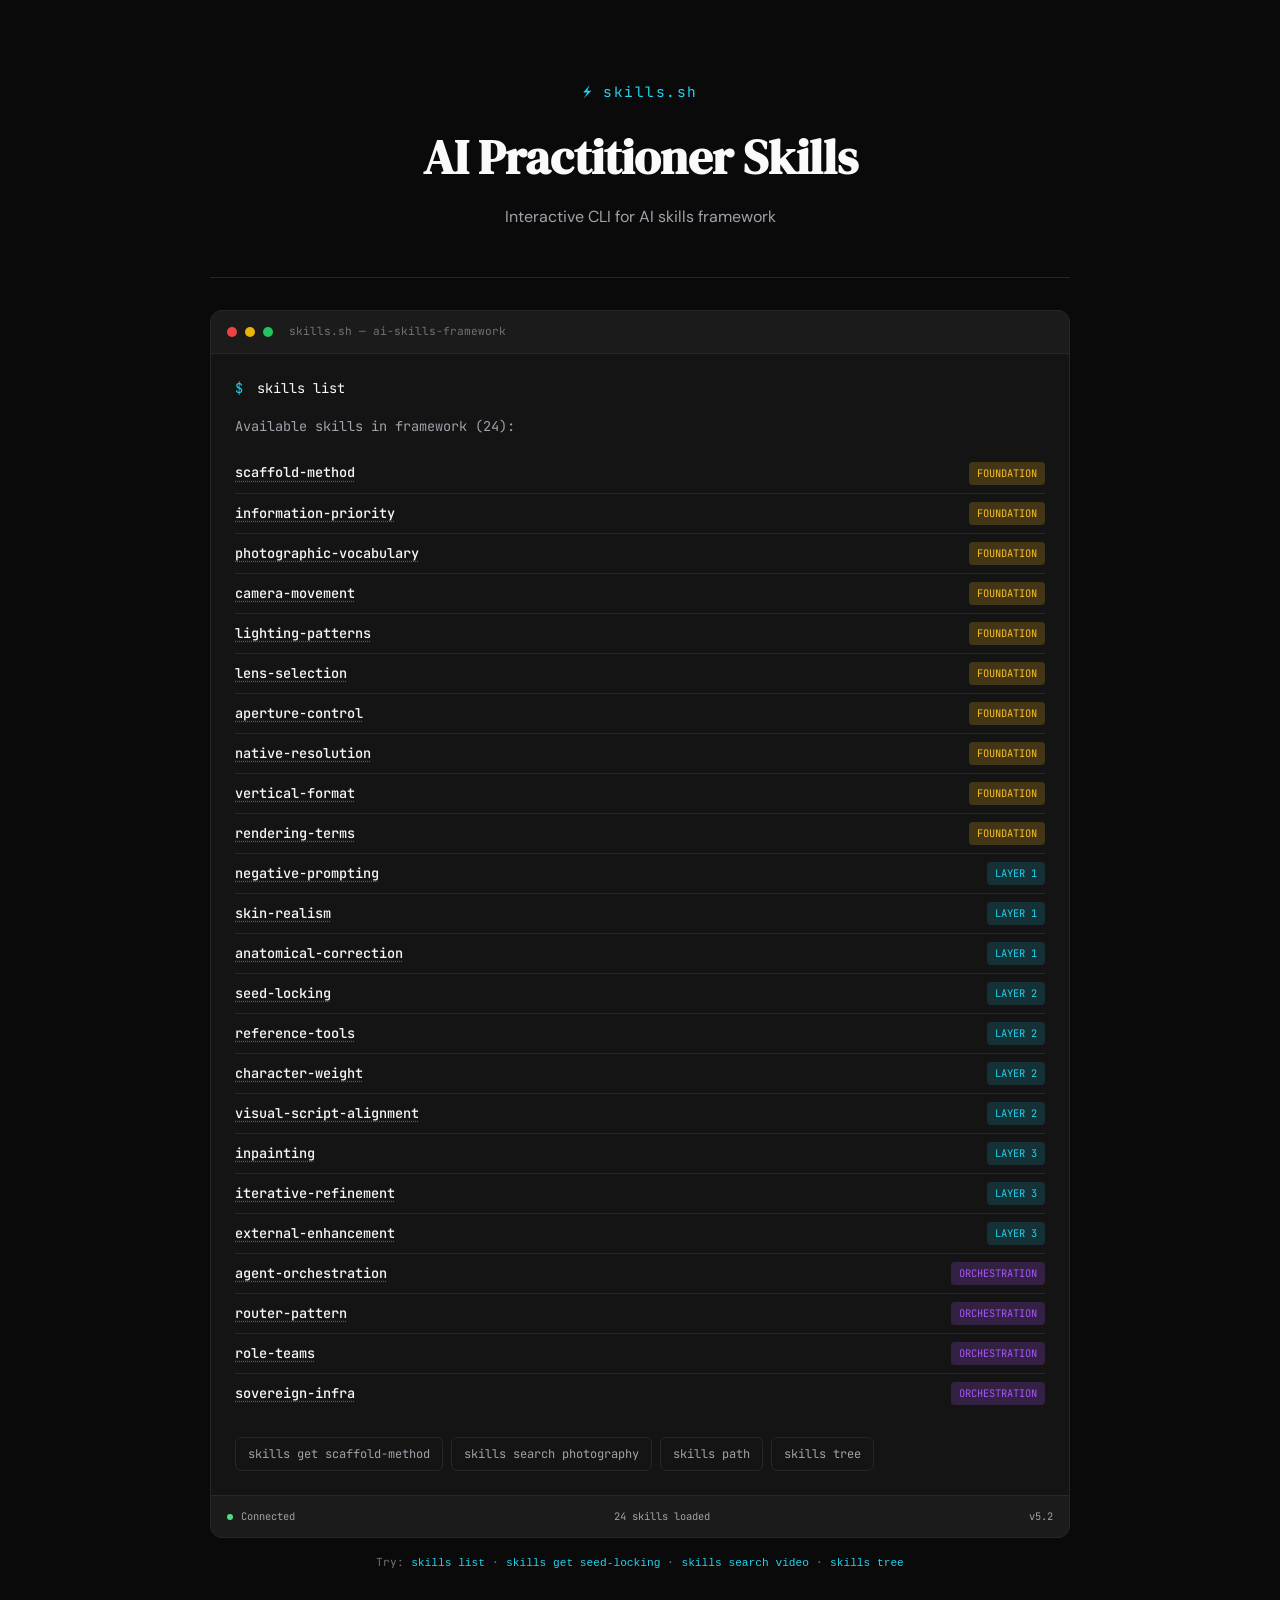
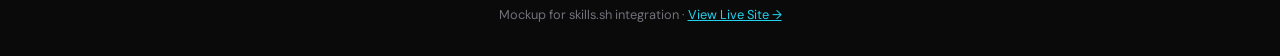
==== commit 10327a48: "v5.2 Photog Prompt Lab: fail-closed lighting/negation + identity/LoRA chain Extend the scaffold buil" ====
--- a/skills-sh-mockup.html
+++ b/skills-sh-mockup.html
@@ -119,11 +119,6 @@
             list-style: none;
         }
 
-        .view-intro {
-            color: var(--text-secondary);
-            margin-bottom: 1rem;
-        }
-
         .cli-output li {
             padding: 0.5rem 0;
             border-bottom: 1px solid var(--border);
@@ -308,7 +303,6 @@
         }
 
         .hint code { color: var(--accent); }
-        .hint-centered { text-align: center; margin-top: 1rem; }
 
         .tree-view {
             font-family: var(--font-mono);
@@ -385,7 +379,7 @@
             </div>
         </div>
 
-        <p class="hint hint-centered">
+        <p class="hint" style="text-align:center; margin-top: 1rem;">
             Try: <code>skills list</code> · <code>skills get seed-locking</code> · <code>skills search video</code> · <code>skills tree</code>
         </p>
 
@@ -398,14 +392,13 @@
     (function () {
         'use strict';
 
-        /* ---------- Data model (curated view of SKILL.md v5.2) ---------- */
+        /* ---------- Data model (mirrors skills.md) ---------- */
         const CATEGORIES = [
             { id: 'foundation',    label: 'FOUNDATION',    badge: 'badge-foundation', dir: 'foundation/' },
-            { id: 'layer1',        label: 'CONSISTENCY · NEGATION', badge: 'badge-layer', dir: 'consistency/negation/' },
-            { id: 'layer2',        label: 'CONSISTENCY · IDENTITY', badge: 'badge-layer', dir: 'consistency/identity/' },
-            { id: 'layer3',        label: 'REFINEMENT',   badge: 'badge-layer',      dir: 'refinement/' },
-            { id: 'orchestration', label: 'ORCHESTRATION', badge: 'badge-advanced',   dir: 'orchestration/' },
-            { id: 'optimization',  label: 'OPTIMIZATION',  badge: 'badge-advanced',   dir: 'optimization/' }
+            { id: 'layer1',        label: 'LAYER 1',       badge: 'badge-layer',      dir: 'layer-1-negation/' },
+            { id: 'layer2',        label: 'LAYER 2',       badge: 'badge-layer',      dir: 'layer-2-identity/' },
+            { id: 'layer3',        label: 'LAYER 3',       badge: 'badge-layer',      dir: 'layer-3-processing/' },
+            { id: 'orchestration', label: 'ORCHESTRATION', badge: 'badge-advanced',   dir: 'orchestration/' }
         ];
 
         const SKILLS = [
@@ -437,21 +430,16 @@
             { id: 'agent-orchestration', cat: 'orchestration', desc: 'Multi-step autonomous workflows where AI agents collaborate.', code: '/agent: create --workflow "planner -> researcher -> writer -> reviewer"' },
             { id: 'router-pattern', cat: 'orchestration', desc: 'Semantic routing of intents to specialized agents.', code: '/agent: route --by intent --agents {prompt, photo, video}' },
             { id: 'role-teams', cat: 'orchestration', desc: 'Role-based agent teams: Planner, Researcher, Writer, Reviewer.', code: '/agent: team --roles "planner, researcher, writer, reviewer"' },
-            { id: 'sovereign-infra', cat: 'orchestration', desc: 'Private deployment with full data control (self-hosted vLLM).', code: '/deploy: vllm --on-prem --data "in-VPC only"' },
-            // Optimization — LoRA & parameter-efficient fine-tuning
-            { id: 'lora-fundamentals', cat: 'optimization', desc: 'Low-rank updates adapt a model without retraining every weight.', code: '/train: lora --rank 16 --alpha 32 --target attention' },
-            { id: 'qlora-optimization', cat: 'optimization', desc: '4-bit quantization makes adapter training practical on smaller GPUs.', code: '/train: qlora --quant nf4 --rank 16 --gradient-checkpointing' },
-            { id: 'dora-adaptation', cat: 'optimization', desc: 'Separate magnitude and direction for detail-sensitive adaptation.', code: '/train: dora --preserve "portrait detail, identity"' },
-            { id: 'adapter-composition', cat: 'optimization', desc: 'Blend style, subject, and lighting adapters with explicit weights.', code: '/generate: style_noir@0.6 + lighting_rembrandt@0.4' },
-            { id: 'lora-training-pipeline', cat: 'optimization', desc: 'Curate, caption, train, evaluate, version, and deploy adapters.', code: '/pipeline: dataset -> caption -> train -> evaluate -> publish' },
-            { id: 'lora-serving', cat: 'optimization', desc: 'Page and batch adapters efficiently for production inference.', code: '/serve: lora --dynamic --batch --monitor drift' }
+            { id: 'sovereign-infra', cat: 'orchestration', desc: 'Private deployment with full data control (self-hosted vLLM).', code: '/deploy: vllm --on-prem --data "in-VPC only"' }
         ];
 
+        const byId = Object.fromEntries(SKILLS.map(s => [s.id, s]));
         const catOf = (id) => CATEGORIES.find(c => c.id === id) || CATEGORIES[0];
 
         /* ---------- Helpers ---------- */
         const $ = (sel) => document.querySelector(sel);
         const VIEWS = ['view-home', 'view-detail', 'view-search', 'view-tree', 'view-path', 'view-error'];
+        let lastQuery = '';
 
         function showView(id) {
             VIEWS.forEach(v => { $('#' + v).hidden = (v !== id); });
@@ -476,7 +464,7 @@
             const rows = SKILLS.map(rowHtml).join('');
             $('#view-home').innerHTML =
                 '<div class="cli-line"><span class="cli-prompt">$</span><span class="cli-command">skills list</span></div>' +
-                '<p class="view-intro">Curated interactive examples (' + SKILLS.length + ') from the 66-skill framework:</p>' +
+                '<p style="color: var(--text-secondary); margin-bottom: 1rem;">Available skills in framework (' + SKILLS.length + '):</p>' +
                 '<ul class="cli-output">' + rows + '</ul>' +
                 '<div class="commands">' +
                     '<button type="button" class="command" data-cmd="skills get scaffold-method">skills get scaffold-method</button>' +
@@ -513,6 +501,7 @@
         }
 
         function renderSearch(query) {
+            lastQuery = query;
             const q = query.trim().toLowerCase();
             const matches = q
                 ? SKILLS.filter(s => (s.id + ' ' + s.desc + ' ' + s.code + ' ' + catOf(s.cat).label).toLowerCase().includes(q))
@@ -543,7 +532,7 @@
             }).join('');
             $('#view-path').innerHTML =
                 '<div class="cli-line"><span class="cli-prompt">$</span><span class="cli-command">skills path</span></div>' +
-                '<p class="view-intro">Progression path — skills compound layer by layer:</p>' +
+                '<p style="color: var(--text-secondary); margin-bottom: 1rem;">Progression path — skills compound layer by layer:</p>' +
                 '<ul class="cli-output">' + layers + '</ul>' +
                 '<div class="commands">' +
                     '<button type="button" class="command" data-cmd="skills get scaffold-method">start: scaffold-method</button>' +
@@ -610,7 +599,7 @@
         });
 
         /* ---------- Boot ---------- */
-        $('#statusCount').textContent = SKILLS.length + ' curated examples · 66 source skills';
+        $('#statusCount').textContent = SKILLS.length + ' skills loaded';
         renderHome();
     })();
     </script>
